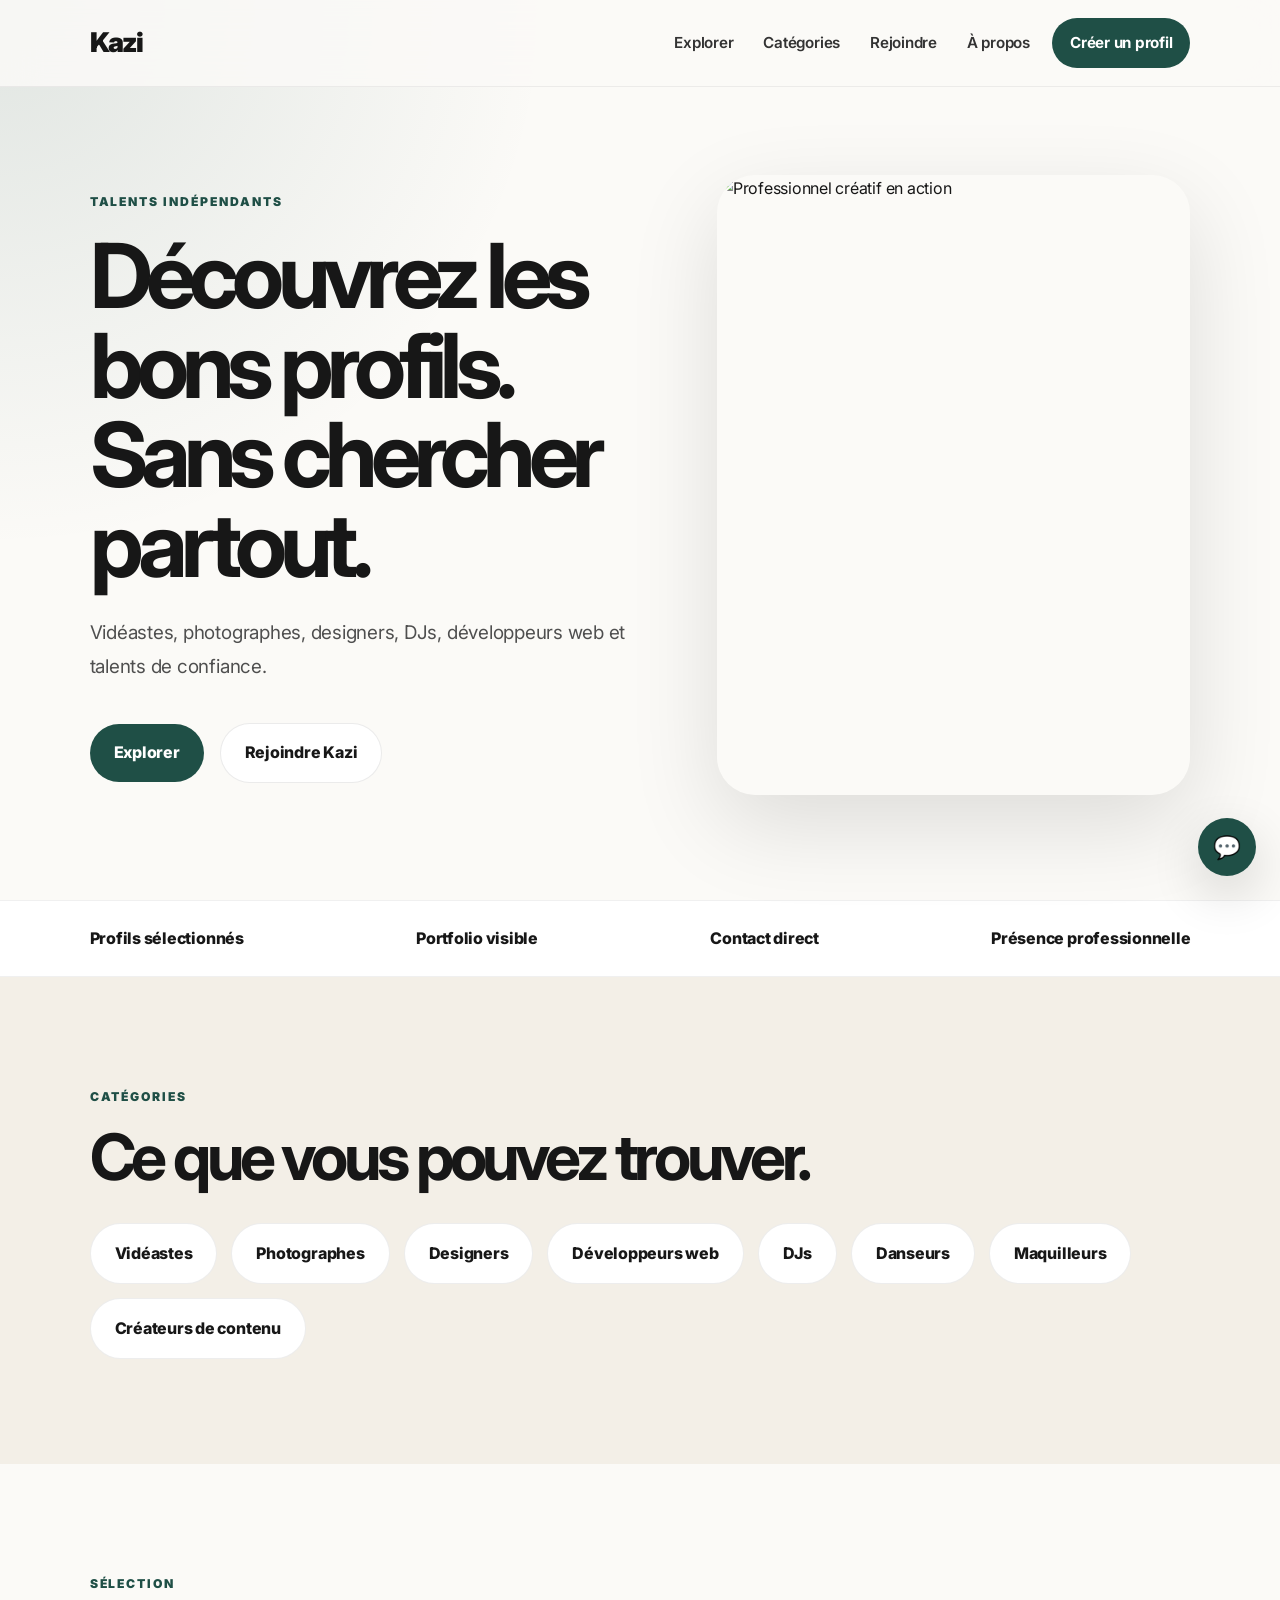
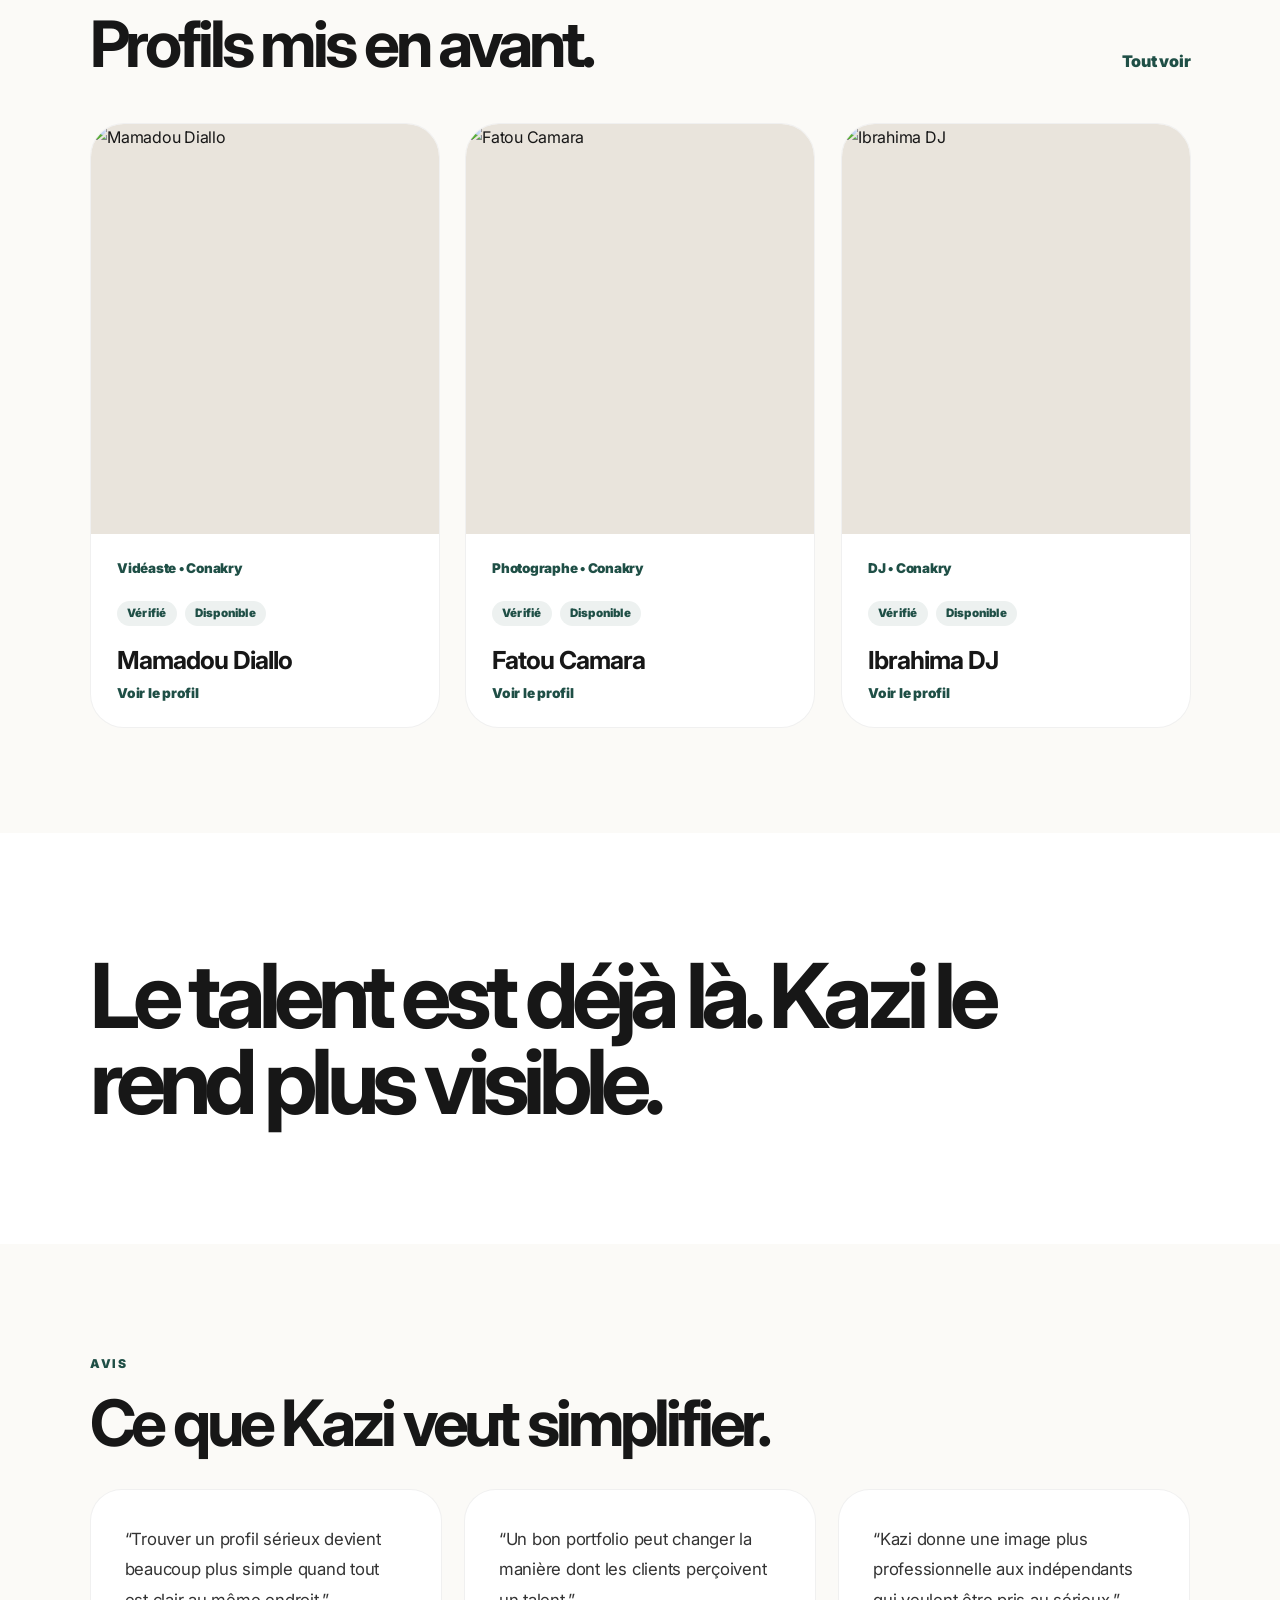
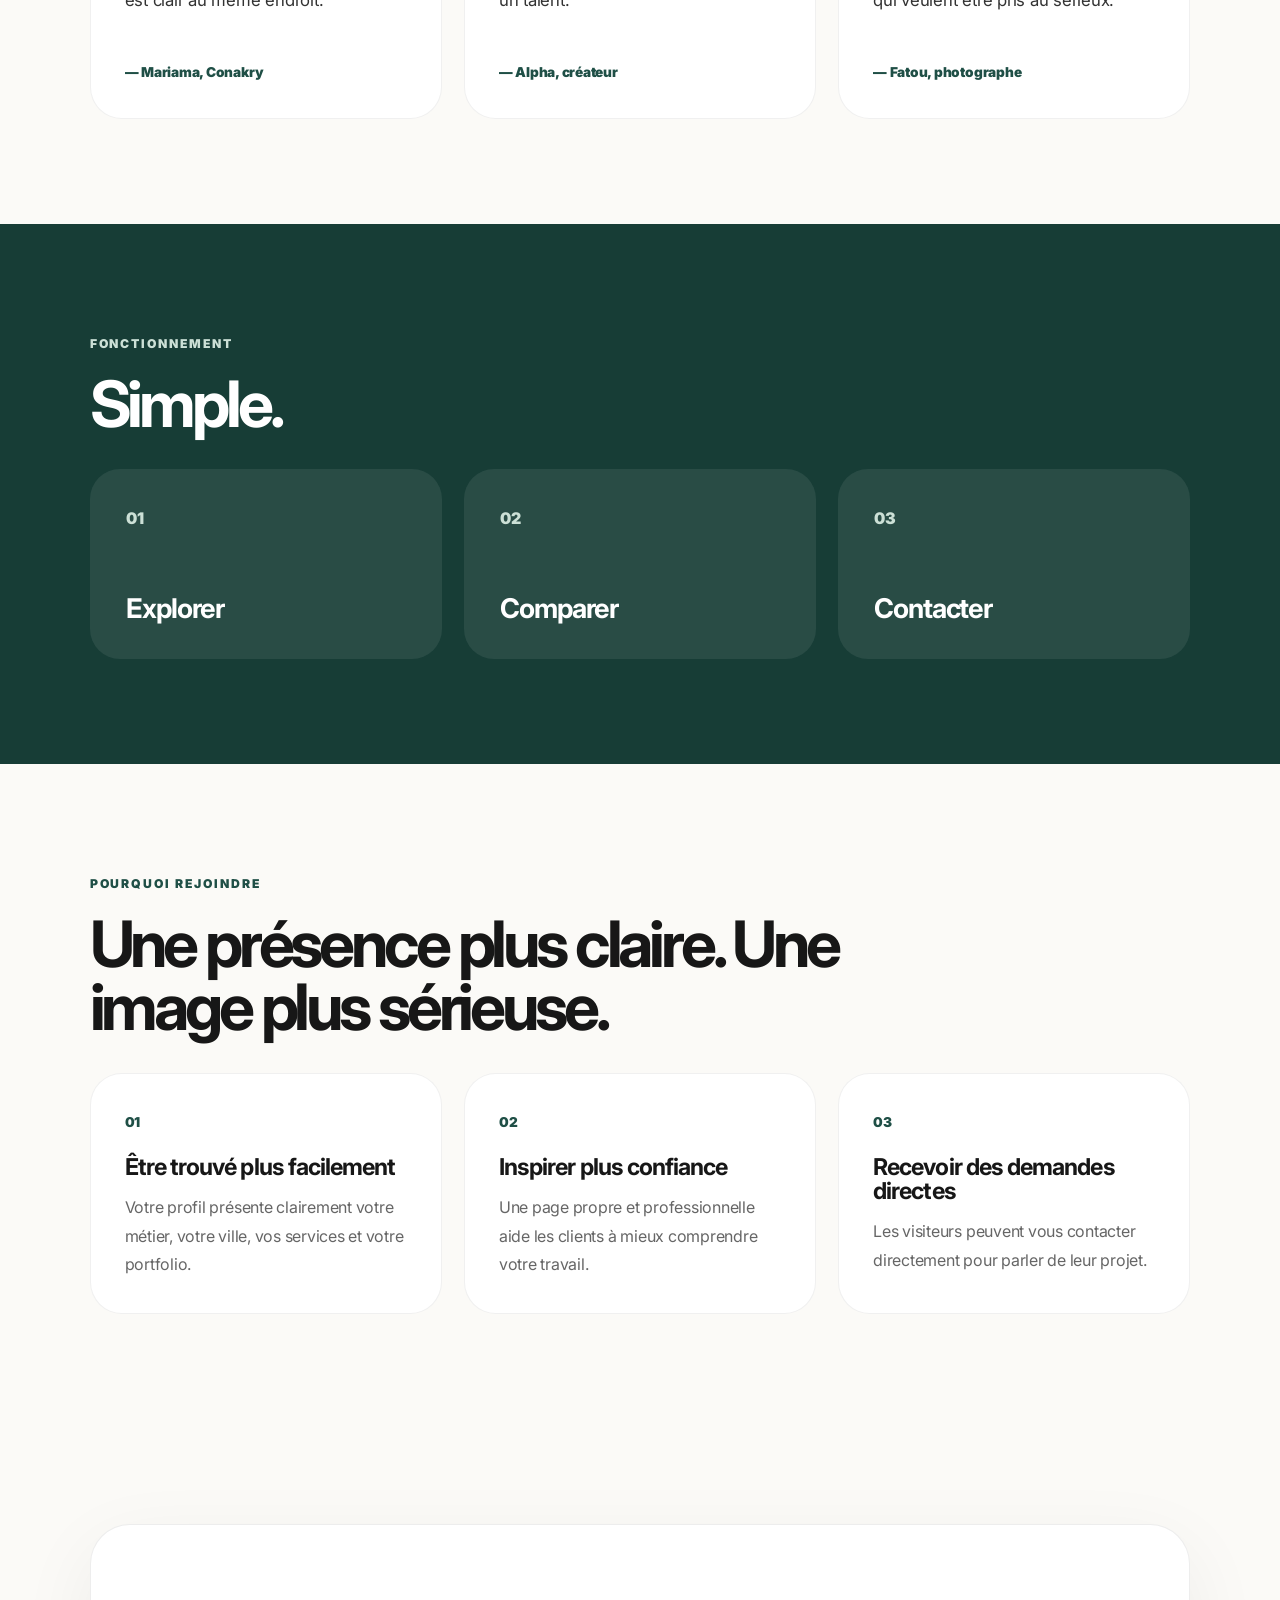
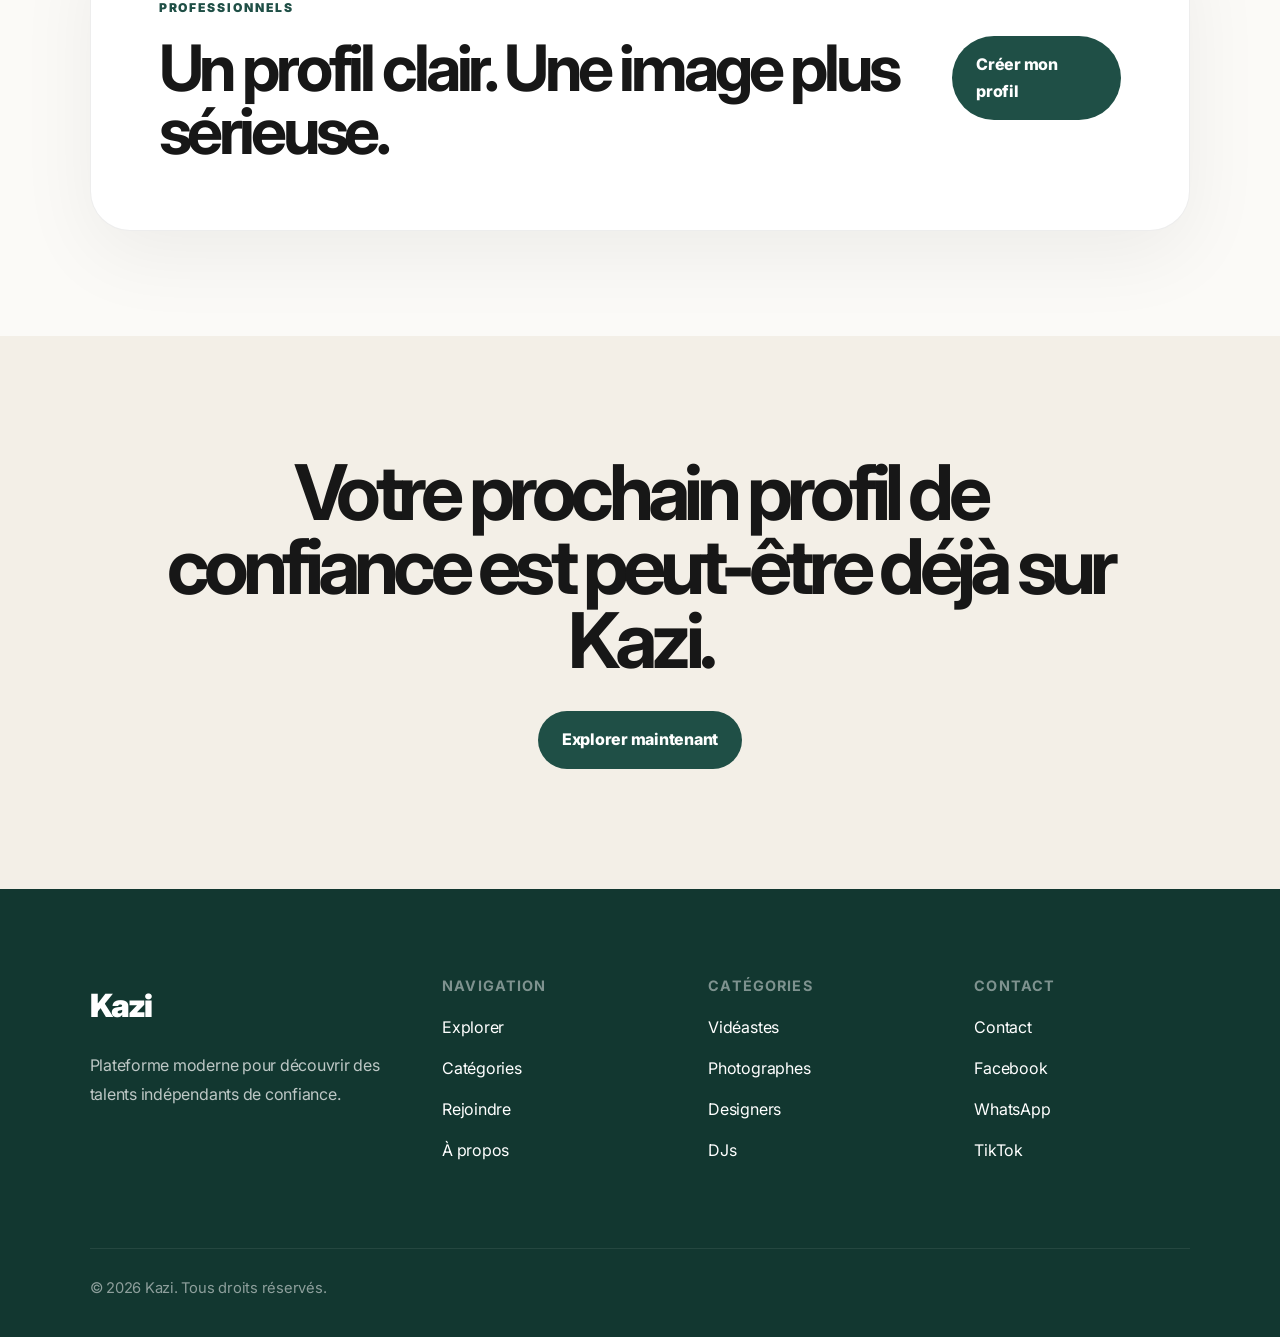
==== Kazi-website/index.html @ 258c021c "Replace with corrected Kazi website structure" ====
<!doctype html>
<html lang="fr">
  <head>
    <meta charset="UTF-8" />
    <meta name="viewport" content="width=device-width, initial-scale=1.0" />

    <title>Kazi — Talents de confiance</title>

    <meta
      name="description"
      content="Découvrez des talents indépendants de confiance sur Kazi."
    />

    <link rel="icon" href="assets/images/branding/favicon.png" />

    <link rel="preconnect" href="https://fonts.googleapis.com" />
    <link rel="preconnect" href="https://fonts.gstatic.com" crossorigin />

    <link
      href="https://fonts.googleapis.com/css2?family=Inter:wght@400;500;600;700;800;900&display=swap"
      rel="stylesheet"
    />

    <link rel="stylesheet" href="assets/css/style.css" />
    <link rel="stylesheet" href="assets/css/navbar.css" />
    <link rel="stylesheet" href="assets/css/home.css" />
    <link rel="stylesheet" href="assets/css/footer.css" />
    <link rel="stylesheet" href="assets/css/responsive.css" />
  </head>

  <body>
    <header class="site-header">
      <nav class="navbar">
        <a href="index.html" class="logo">Kazi</a>

        <div class="nav-right">
          <ul class="nav-links">
            <li><a href="professionals.html">Explorer</a></li>
            <li><a href="categories.html">Catégories</a></li>
            <li><a href="join.html">Rejoindre</a></li>
            <li><a href="about.html">À propos</a></li>
          </ul>

          <a href="join.html" class="nav-cta">Créer un profil</a>

          <button class="menu-toggle" id="menuToggle">☰</button>
        </div>
      </nav>
    </header>

    <main>
      <section class="hero">
        <div class="hero-text">
          <span class="eyebrow">Talents indépendants</span>

          <h1>Découvrez les bons profils. Sans chercher partout.</h1>

          <p>
            Vidéastes, photographes, designers, DJs, développeurs web et talents
            de confiance.
          </p>

          <div class="hero-actions">
            <a href="professionals.html" class="btn btn-primary">Explorer</a>
            <a href="join.html" class="btn btn-light">Rejoindre Kazi</a>
          </div>
        </div>

        <div class="hero-visual">
          <img
            src="assets/images/homepage/hero/hero-bg.jpg"
            alt="Professionnel créatif en action"
          />
        </div>
      </section>

      <section class="trust-bar">
        <span>Profils sélectionnés</span>
        <span>Portfolio visible</span>
        <span>Contact direct</span>
        <span>Présence professionnelle</span>
      </section>

      <section class="section categories-section">
        <div class="section-header minimal">
          <span class="section-tag">Catégories</span>
          <h2>Ce que vous pouvez trouver.</h2>
        </div>

        <div class="category-list">
          <a href="categories.html">Vidéastes</a>
          <a href="categories.html">Photographes</a>
          <a href="categories.html">Designers</a>
          <a href="categories.html">Développeurs web</a>
          <a href="categories.html">DJs</a>
          <a href="categories.html">Danseurs</a>
          <a href="categories.html">Maquilleurs</a>
          <a href="categories.html">Créateurs de contenu</a>
        </div>
      </section>

      <section class="section featured-section">
        <div class="section-header split">
          <div>
            <span class="section-tag">Sélection</span>
            <h2>Profils mis en avant.</h2>
          </div>

          <a href="professionals.html" class="text-link">Tout voir</a>
        </div>

        <div class="professionals-grid">
          <a href="professionals/mamadou-diallo.html" class="professional-card">
            <img
              src="assets/images/professionals/mamadou-diallo/mamadou-diallo:thumbnail.jpg"
              alt="Mamadou Diallo"
              loading="lazy"
            />

            <div class="professional-info">
              <span>Vidéaste • Conakry</span>

              <div class="profile-badges">
                <small>Vérifié</small>
                <small>Disponible</small>
              </div>

              <h3>Mamadou Diallo</h3>

              <span class="profile-link">Voir le profil</span>
            </div>
          </a>

          <a href="professionals/fatou-camara.html" class="professional-card">
            <img
              src="assets/images/professionals/mamadou-diallo/thumbnail.jpg"
              alt="Fatou Camara"
              loading="lazy"
            />

            <div class="professional-info">
              <span>Photographe • Conakry</span>

              <div class="profile-badges">
                <small>Vérifié</small>
                <small>Disponible</small>
              </div>

              <h3>Fatou Camara</h3>

              <span class="profile-link">Voir le profil</span>
            </div>
          </a>

          <a href="professionals/ibrahima-dj.html" class="professional-card">
            <img
              src="assets/images/professionals/mamadou-diallo/thumbnail.jpg"
              alt="Ibrahima DJ"
              loading="lazy"
            />

            <div class="professional-info">
              <span>DJ • Conakry</span>

              <div class="profile-badges">
                <small>Vérifié</small>
                <small>Disponible</small>
              </div>

              <h3>Ibrahima DJ</h3>

              <span class="profile-link">Voir le profil</span>
            </div>
          </a>
        </div>
      </section>

      <section class="statement-section">
        <h2>Le talent est déjà là. Kazi le rend plus visible.</h2>
      </section>

      <section class="section testimonials-section">
        <div class="section-header minimal">
          <span class="section-tag">Avis</span>
          <h2>Ce que Kazi veut simplifier.</h2>
        </div>

        <div class="testimonials-grid">
          <div class="testimonial-card">
            <p>
              “Trouver un profil sérieux devient beaucoup plus simple quand tout
              est clair au même endroit.”
            </p>
            <span>— Mariama, Conakry</span>
          </div>

          <div class="testimonial-card">
            <p>
              “Un bon portfolio peut changer la manière dont les clients
              perçoivent un talent.”
            </p>
            <span>— Alpha, créateur</span>
          </div>

          <div class="testimonial-card">
            <p>
              “Kazi donne une image plus professionnelle aux indépendants qui
              veulent être pris au sérieux.”
            </p>
            <span>— Fatou, photographe</span>
          </div>
        </div>
      </section>

      <section class="section how-section">
        <div class="section-header minimal">
          <span class="section-tag">Fonctionnement</span>
          <h2>Simple.</h2>
        </div>

        <div class="steps-grid">
          <div class="step-card">
            <span>01</span>
            <h3>Explorer</h3>
          </div>

          <div class="step-card">
            <span>02</span>
            <h3>Comparer</h3>
          </div>

          <div class="step-card">
            <span>03</span>
            <h3>Contacter</h3>
          </div>
        </div>
      </section>

      <section class="section why-join-section">
        <div class="section-header minimal">
          <span class="section-tag">Pourquoi rejoindre</span>
          <h2>Une présence plus claire. Une image plus sérieuse.</h2>
        </div>

        <div class="why-join-grid">
          <div class="why-join-card">
            <span>01</span>
            <h3>Être trouvé plus facilement</h3>
            <p>
              Votre profil présente clairement votre métier, votre ville, vos
              services et votre portfolio.
            </p>
          </div>

          <div class="why-join-card">
            <span>02</span>
            <h3>Inspirer plus confiance</h3>
            <p>
              Une page propre et professionnelle aide les clients à mieux
              comprendre votre travail.
            </p>
          </div>

          <div class="why-join-card">
            <span>03</span>
            <h3>Recevoir des demandes directes</h3>
            <p>
              Les visiteurs peuvent vous contacter directement pour parler de
              leur projet.
            </p>
          </div>
        </div>
      </section>

      <section class="pro-cta">
        <div>
          <span class="section-tag">Professionnels</span>
          <h2>Un profil clair. Une image plus sérieuse.</h2>
        </div>

        <a href="join.html" class="btn btn-primary">Créer mon profil</a>
      </section>

      <section class="final-cta">
        <h2>Votre prochain profil de confiance est peut-être déjà sur Kazi.</h2>

        <a href="professionals.html" class="btn btn-primary">
          Explorer maintenant
        </a>
      </section>
    </main>

    <footer class="site-footer">
      <div class="footer-top">
        <div class="footer-brand">
          <a href="index.html" class="footer-logo">Kazi</a>

          <p>
            Plateforme moderne pour découvrir des talents indépendants de
            confiance.
          </p>
        </div>

        <div class="footer-column">
          <h4>Navigation</h4>

          <a href="professionals.html">Explorer</a>
          <a href="categories.html">Catégories</a>
          <a href="join.html">Rejoindre</a>
          <a href="about.html">À propos</a>
        </div>

        <div class="footer-column">
          <h4>Catégories</h4>

          <a href="categories.html">Vidéastes</a>
          <a href="categories.html">Photographes</a>
          <a href="categories.html">Designers</a>
          <a href="categories.html">DJs</a>
        </div>

        <div class="footer-column">
          <h4>Contact</h4>

          <a href="contact.html">Contact</a>
          <a href="#">Facebook</a>
          <a href="#">WhatsApp</a>
          <a href="#">TikTok</a>
        </div>
      </div>

      <div class="footer-bottom">
        <p>© 2026 Kazi. Tous droits réservés.</p>
      </div>
    </footer>

    <a
      href="https://wa.me/224620000000?text=Bonjour%2C%20je%20viens%20du%20site%20Kazi%20et%20je%20souhaite%20avoir%20plus%20d%E2%80%99informations."
      class="floating-contact"
      target="_blank"
    >
      💬
    </a>

    <script src="assets/js/main.js"></script>
    <script src="assets/js/navbar.js"></script>
    <script src="assets/js/animations.js"></script>
  </body>
</html>
---- Kazi-website/assets/css/style.css ----
:root {
  --text-xs: 0.78rem;
  --text-sm: 0.92rem;
  --text-base: 1rem;
  --text-lg: 1.15rem;
  --text-xl: 1.35rem;

  --title-sm: 2rem;
  --title-md: 3rem;
  --title-lg: 4.8rem;

  --radius-sm: 18px;
  --radius-md: 28px;
  --radius-lg: 40px;

  --container: 1280px;

  --color-text: #171717;
  --color-muted: #4f4f4f;
  --color-primary: #1f4f46;
  --color-background: #fbfaf7;
  --color-soft: #f1ede7;
  --color-white: #ffffff;
}

* {
  margin: 0;
  padding: 0;
  box-sizing: border-box;
}

html {
  scroll-behavior: smooth;
}

body {
  font-family: 'Inter', Arial, Helvetica, sans-serif;
  background: var(--color-background);
  color: var(--color-text);
  line-height: 1.7;
  letter-spacing: -0.015em;
  opacity: 1;
  transition: opacity 0.16s ease;
  -webkit-font-smoothing: antialiased;
}

body.fade-out {
  opacity: 0.96;
}

p {
  line-height: 1.85;
  color: var(--color-muted);
}

h1,
h2,
h3,
h4 {
  line-height: 1.04;
  letter-spacing: -0.05em;
}

img {
  width: 100%;
  display: block;
}

a {
  text-decoration: none;
  color: inherit;
}

button {
  font: inherit;
}

::selection {
  background: var(--color-primary);
  color: var(--color-white);
}

/* GLOBAL SMOOTHNESS */

a,
button,
.professional-card,
.category-card,
.service-card,
.step-card,
.about-card,
img {
  transition:
    transform 0.35s ease,
    opacity 0.35s ease,
    background-color 0.35s ease,
    color 0.35s ease,
    border-color 0.35s ease,
    box-shadow 0.35s ease;
}

/* PROFESSIONAL CARDS */

.professional-card {
  overflow: hidden;
}

.professional-card:hover {
  transform: translateY(-10px);
  box-shadow: 0 28px 80px rgba(0, 0, 0, 0.12);
}

/* CATEGORY CARDS */

.category-card:hover {
  transform: translateY(-10px);
}

/* STEP / ABOUT / SERVICE CARDS */

.step-card:hover,
.about-card:hover,
.service-card:hover {
  transform: translateY(-8px);
  box-shadow: 0 24px 70px rgba(0, 0, 0, 0.08);
}

/* BUTTONS */

.btn:hover,
.nav-cta:hover,
.primary-btn:hover,
.secondary-btn:hover,
.about-btn:hover,
.submit-btn:hover {
  transform: translateY(-3px);
}

/* LINKS */

.text-link:hover {
  opacity: 0.7;
}

/* FLOATING CONTACT */

.floating-contact {
  position: fixed;
  right: 24px;
  bottom: 24px;

  width: 58px;
  height: 58px;

  border-radius: 50%;

  background: var(--color-primary);
  color: var(--color-white);

  display: flex;
  align-items: center;
  justify-content: center;

  font-size: 1.4rem;

  box-shadow: 0 18px 50px rgba(0, 0, 0, 0.16);

  z-index: 999;

  transition: 0.25s ease;
}

.floating-contact:hover {
  transform: translateY(-4px);
}

/* TINY LUXURY INTERACTIONS */

.professional-card,
.category-card,
.about-card,
.step-card,
.service-card {
  will-change: transform;
}

.professional-card img,
.hero-visual img,
.portfolio-grid img {
  transition: transform 0.5s ease;
}

.professional-card:hover img,
.hero-visual:hover img,
.portfolio-grid img:hover {
  transform: scale(1.045);
}

.btn,
.nav-cta,
.about-btn,
.submit-btn,
.filter-btn,
.category-list a,
.profile-link {
  position: relative;
  overflow: hidden;
}

.btn::after,
.nav-cta::after,
.about-btn::after,
.submit-btn::after,
.filter-btn::after,
.category-list a::after,
.profile-link::after {
  content: '';
  position: absolute;
  inset: 0;
  background: rgba(255, 255, 255, 0.16);
  opacity: 0;
  transition: opacity 0.25s ease;
}

.btn:hover::after,
.nav-cta:hover::after,
.about-btn:hover::after,
.submit-btn:hover::after,
.filter-btn:hover::after,
.category-list a:hover::after,
.profile-link:hover::after {
  opacity: 1;
}

::placeholder {
  transition: opacity 0.25s ease;
}

input:focus::placeholder,
textarea:focus::placeholder {
  opacity: 0.45;
}

/* SCROLL REVEAL */

.reveal {
  opacity: 0;
  transform: translateY(24px);
  transition:
    opacity 0.7s ease,
    transform 0.7s ease;
}

.reveal.visible {
  opacity: 1;
  transform: translateY(0);
}

/* CUSTOM SCROLLBAR */

::-webkit-scrollbar {
  width: 10px;
}

::-webkit-scrollbar-track {
  background: var(--color-soft);
}

::-webkit-scrollbar-thumb {
  background: rgba(31, 79, 70, 0.5);
  border-radius: 999px;
}

::-webkit-scrollbar-thumb:hover {
  background: var(--color-primary);
}

/* PREMIUM CARD GLOW */

.professional-card,
.category-card,
.about-card,
.step-card,
.service-card {
  position: relative;
}

.professional-card::before,
.category-card::before,
.about-card::before,
.step-card::before,
.service-card::before {
  content: '';
  position: absolute;
  inset: 0;
  border-radius: inherit;

  background: radial-gradient(
    circle at top,
    rgba(31, 79, 70, 0.08),
    transparent 60%
  );

  opacity: 0;
  transition: opacity 0.35s ease;
  pointer-events: none;
}

.professional-card:hover::before,
.category-card:hover::before,
.about-card:hover::before,
.step-card:hover::before,
.service-card:hover::before {
  opacity: 1;
}

/* IMAGE APPEAR */

img {
  animation: imageFade 0.7s ease;
}

@keyframes imageFade {
  from {
    opacity: 0;
    transform: scale(1.015);
  }

  to {
    opacity: 1;
    transform: scale(1);
  }
}

/* PREMIUM LINK UNDERLINE */

.text-link,
.profile-link,
.footer-column a,
.nav-links a {
  position: relative;
}

.text-link::after,
.profile-link::after,
.footer-column a::after,
.nav-links a::after {
  content: '';
  position: absolute;
  left: 0;
  bottom: -4px;

  width: 100%;
  height: 2px;

  background: currentColor;

  transform: scaleX(0);
  transform-origin: left;

  transition: transform 0.5s cubic-bezier(0.22, 1, 0.36, 1);
}

.text-link:hover::after,
.profile-link:hover::after,
.footer-column a:hover::after,
.nav-links a:hover::after,
.nav-links a.active::after {
  transform: scaleX(1);
}
---- Kazi-website/assets/css/navbar.css ----
.site-header {
  position: fixed;
  top: 0;
  width: 100%;
  z-index: 999;
  padding: 18px 7%;
  background: rgba(251, 250, 247, 0.86);
  backdrop-filter: blur(18px);
  border-bottom: 1px solid rgba(0, 0, 0, 0.06);
  transition:
    padding 0.3s ease,
    background 0.3s ease,
    box-shadow 0.3s ease,
    backdrop-filter 0.3s ease;
}

.site-header.scrolled {
  padding-top: 14px;
  padding-bottom: 14px;
  background: rgba(251, 250, 247, 0.72);
  backdrop-filter: blur(24px);
  box-shadow: 0 10px 40px rgba(0, 0, 0, 0.04);
}

.navbar {
  display: flex;
  align-items: center;
  justify-content: space-between;
}

.logo {
  position: relative;
  z-index: 1001;
  font-size: 1.7rem;
  font-weight: 900;
  letter-spacing: -0.06em;
  color: #171717;
}

.nav-right {
  display: flex;
  align-items: center;
  gap: 22px;
}

.nav-links {
  display: flex;
  align-items: center;
  gap: 30px;
  list-style: none;
}

.nav-links a {
  color: #333333;
  font-size: 0.95rem;
  font-weight: 600;
  transition:
    color 0.25s ease,
    opacity 0.25s ease;
}

.nav-links a:hover,
.nav-links a.active {
  color: #1f4f46;
}

.nav-cta {
  background: #1f4f46;
  color: #ffffff;
  padding: 12px 18px;
  border-radius: 999px;
  font-size: 0.95rem;
  font-weight: 700;
  transition:
    transform 0.25s ease,
    opacity 0.25s ease;
}

.nav-cta:hover {
  opacity: 0.92;
  transform: translateY(-2px);
}

/* MOBILE NAVBAR */

.menu-toggle {
  display: none;
  border: none;
  background: transparent;
  font-size: 1.9rem;
  cursor: pointer;
  color: #171717;
}

/* MOBILE */

@media (max-width: 900px) {
  .site-header {
    padding: 16px 6%;
  }

  .menu-toggle {
    display: block;
    position: relative;
    z-index: 1001;
  }

  .nav-cta {
    display: none;
  }

  .nav-links {
    position: fixed;
    top: 0;
    left: 0;

    width: 100vw;
    height: 100vh;

    background: #fbfaf7;

    display: flex;
    flex-direction: column;
    justify-content: center;
    align-items: center;
    gap: 36px;

    opacity: 0;
    visibility: hidden;
    pointer-events: none;

    transform: translateY(-10px);

    transition:
      opacity 0.5s ease,
      visibility 0.5s ease,
      transform 0.5s cubic-bezier(0.22, 1, 0.36, 1);

    z-index: 1000;
  }

  .nav-links.active {
    opacity: 1;
    visibility: visible;
    pointer-events: auto;
    transform: translateY(0);
  }

  .nav-links li {
    transform: translateY(14px);
    opacity: 0;
    transition:
      transform 0.45s ease,
      opacity 0.45s ease;
  }

  .nav-links.active li {
    transform: translateY(0);
    opacity: 1;
  }

  .nav-links a {
    font-size: 2rem;
    font-weight: 700;
  }

  .nav-links.active li:nth-child(1) {
    transition-delay: 0.05s;
  }

  .nav-links.active li:nth-child(2) {
    transition-delay: 0.1s;
  }

  .nav-links.active li:nth-child(3) {
    transition-delay: 0.15s;
  }

  .nav-links.active li:nth-child(4) {
    transition-delay: 0.2s;
  }

  .nav-links.active li:nth-child(5) {
    transition-delay: 0.25s;
  }
}
---- Kazi-website/assets/css/home.css ----
/* =========================
   BUTTONS
========================= */

.btn {
  display: inline-flex;
  align-items: center;
  justify-content: center;
  padding: 15px 24px;
  border-radius: 999px;
  font-weight: 800;
  text-decoration: none;
  transition:
    transform 0.25s ease,
    background-color 0.25s ease,
    color 0.25s ease,
    border-color 0.25s ease;
}

.btn-primary {
  background: #1f4f46;
  color: #ffffff;
}

.btn-primary:hover {
  background: #173d36;
  color: #ffffff;
  transform: translateY(-2px);
}

.btn-light {
  background: #ffffff;
  color: #171717;
  border: 1px solid rgba(0, 0, 0, 0.08);
}

.btn-light:hover {
  background: #ffffff;
  color: #171717;
  transform: translateY(-2px);
}

/* =========================
   HERO
========================= */

.hero {
  min-height: 100vh;
  padding: 150px 7% 80px;
  display: grid;
  grid-template-columns: minmax(0, 1fr) minmax(360px, 0.85fr);
  align-items: center;
  gap: 70px;
  background:
    radial-gradient(
      circle at top left,
      rgba(31, 79, 70, 0.12),
      transparent 35%
    ),
    #fbfaf7;
}

.hero-text {
  max-width: 780px;
}

.eyebrow,
.section-tag {
  display: inline-block;
  margin-bottom: 18px;
  color: #1f4f46;
  font-size: 0.76rem;
  text-transform: uppercase;
  letter-spacing: 0.16em;
  font-weight: 900;
}

.hero h1 {
  max-width: 850px;
  margin-bottom: 26px;
  font-size: clamp(3.4rem, 7vw, 6.8rem);
  line-height: 1;
  letter-spacing: -0.075em;
}

.hero p {
  max-width: 34rem;
  margin-bottom: 38px;
  color: #4f4f4f;
  font-size: 1.18rem;
  line-height: 1.85;
}

.hero-actions {
  display: flex;
  align-items: center;
  gap: 16px;
  flex-wrap: wrap;
}

.hero-visual {
  overflow: hidden;
  border-radius: 38px;
  box-shadow: 0 30px 90px rgba(0, 0, 0, 0.12);
}

.hero-visual img {
  display: block;
  width: 100%;
  height: 620px;
  object-fit: cover;
}

/* =========================
   TRUST BAR
========================= */

.trust-bar {
  padding: 24px 7%;
  background: #ffffff;
  display: flex;
  justify-content: space-between;
  gap: 24px;
  flex-wrap: wrap;
  border-top: 1px solid rgba(0, 0, 0, 0.06);
  border-bottom: 1px solid rgba(0, 0, 0, 0.06);
}

.trust-bar span {
  color: #171717;
  font-weight: 800;
}

/* =========================
   GENERAL SECTIONS
========================= */

.section {
  padding: 105px 7%;
}

.section-header {
  max-width: 760px;
  margin-bottom: 48px;
}

.section-header.minimal {
  margin-bottom: 34px;
}

.section-header.split {
  max-width: none;
  display: flex;
  justify-content: space-between;
  align-items: end;
  gap: 30px;
}

.section-header h2 {
  font-size: clamp(2.4rem, 5vw, 4.5rem);
  line-height: 0.98;
  letter-spacing: -0.065em;
}

.text-link {
  display: inline-block;
  width: fit-content;
  color: #1f4f46;
  font-weight: 900;
  text-decoration: none;
  border-bottom: none;
  white-space: nowrap;
}

.text-link:hover {
  text-decoration: underline;
  text-underline-offset: 5px;
}

/* =========================
   CATEGORIES
========================= */

.categories-section {
  background: #f3efe7;
}

.category-list {
  display: flex;
  flex-wrap: wrap;
  gap: 14px;
}

.category-list a {
  padding: 16px 24px;
  border-radius: 999px;
  background: #ffffff;
  color: #171717;
  border: 1px solid rgba(0, 0, 0, 0.07);
  font-size: 1rem;
  font-weight: 800;
  text-decoration: none;
  transition:
    transform 0.25s ease,
    background-color 0.25s ease,
    color 0.25s ease;
}

.category-list a:hover {
  background: #1f4f46;
  color: #ffffff;
  transform: translateY(-2px);
}

/* =========================
   FEATURED PROFILES
========================= */

.featured-section {
  background: #fbfaf7;
}

.professionals-grid {
  display: grid;
  grid-template-columns: repeat(3, minmax(0, 1fr));
  align-items: stretch;
  gap: 26px;
}

.professional-card {
  display: flex;
  flex-direction: column;
  height: 100%;
  overflow: hidden;
  background: #ffffff;
  color: inherit;
  border-radius: 34px;
  border: 1px solid rgba(0, 0, 0, 0.06);
  text-decoration: none;
  transition:
    transform 0.25s ease,
    box-shadow 0.25s ease;
}

.professional-card::before,
.professional-card::after {
  display: none !important;
  content: none !important;
}

.professional-card:hover {
  text-decoration: none;
  transform: translateY(-6px);
  box-shadow: 0 28px 80px rgba(0, 0, 0, 0.1);
}

.professional-card img {
  display: block;
  width: 100%;
  height: 360px;
  object-fit: cover;
  object-position: center;
  background: #e9e4dc;
}

.professional-info {
  display: flex;
  flex-direction: column;
  align-items: flex-start;
  flex: 1;
  padding: 24px;
  text-align: left;
}

.professional-meta,
.professional-info > span:not(.profile-link) {
  display: block;
  margin-bottom: 12px;
  color: #1f4f46;
  font-size: 0.84rem;
  font-weight: 900;
  line-height: 1.25;
}

.profile-badges {
  display: flex;
  flex-wrap: wrap;
  gap: 8px;
  margin: 0 0 14px;
}

.profile-badges small {
  display: inline-flex;
  align-items: center;
  padding: 7px 10px;
  border-radius: 999px;
  background: rgba(31, 79, 70, 0.08);
  color: #1f4f46;
  font-size: 0.72rem;
  font-weight: 900;
  line-height: 1;
  letter-spacing: 0.02em;
}

.professional-info h3 {
  margin: 0 0 18px;
  color: #171717;
  font-size: 1.45rem;
  line-height: 1.15;
  letter-spacing: -0.04em;
}

.profile-link {
  display: inline-block;
  width: fit-content;
  margin-top: auto;
  color: #1f4f46;
  font-size: 0.95rem;
  font-weight: 900;
  line-height: 1.2;
  text-decoration: none;
  border-bottom: none !important;
}

.profile-link::before,
.profile-link::after {
  display: none !important;
  content: none !important;
}

.professional-card:hover .profile-link {
  text-decoration: underline;
  text-underline-offset: 4px;
}

/* =========================
   STATEMENT
========================= */

.statement-section {
  padding: 120px 7%;
  background: #ffffff;
}

.statement-section h2 {
  max-width: 1050px;
  font-size: clamp(3rem, 7vw, 6.5rem);
  line-height: 0.95;
  letter-spacing: -0.075em;
}

/* =========================
   TESTIMONIALS
========================= */

.testimonials-section {
  background: #fbfaf7;
}

.testimonials-grid {
  display: grid;
  grid-template-columns: repeat(3, minmax(0, 1fr));
  gap: 22px;
}

.testimonial-card {
  min-height: 230px;
  padding: 34px;
  background: #ffffff;
  border-radius: 32px;
  border: 1px solid rgba(0, 0, 0, 0.06);
  display: flex;
  flex-direction: column;
  justify-content: space-between;
}

.testimonial-card p {
  margin-bottom: 26px;
  color: #333333;
  font-size: 1.05rem;
  line-height: 1.8;
}

.testimonial-card span {
  color: #1f4f46;
  font-size: 0.85rem;
  font-weight: 900;
}

/* =========================
   HOW
========================= */

.how-section {
  background: #173d36;
  color: #ffffff;
}

.how-section .section-tag {
  color: #cce0d6;
}

.steps-grid {
  display: grid;
  grid-template-columns: repeat(3, minmax(0, 1fr));
  gap: 22px;
}

.step-card {
  min-height: 190px;
  padding: 36px;
  border-radius: 30px;
  background: rgba(255, 255, 255, 0.08);
  display: flex;
  flex-direction: column;
  justify-content: space-between;
}

.step-card span {
  color: #cce0d6;
  font-weight: 900;
}

.step-card h3 {
  font-size: 1.7rem;
  letter-spacing: -0.04em;
}

/* =========================
   WHY JOIN
========================= */

.why-join-section {
  background: #fbfaf7;
}

.why-join-grid {
  display: grid;
  grid-template-columns: repeat(3, minmax(0, 1fr));
  gap: 22px;
}

.why-join-card {
  padding: 34px;
  background: #ffffff;
  border-radius: 32px;
  border: 1px solid rgba(0, 0, 0, 0.06);
}

.why-join-card span {
  color: #1f4f46;
  font-size: 0.85rem;
  font-weight: 900;
}

.why-join-card h3 {
  margin: 20px 0 14px;
  font-size: 1.45rem;
  letter-spacing: -0.04em;
}

.why-join-card p {
  color: #666666;
  line-height: 1.8;
}

/* =========================
   PRO CTA
========================= */

.pro-cta {
  margin: 105px 7%;
  padding: 68px;
  border-radius: 40px;
  background: #ffffff;
  display: flex;
  justify-content: space-between;
  align-items: center;
  gap: 50px;
  border: 1px solid rgba(0, 0, 0, 0.07);
  box-shadow: 0 24px 80px rgba(0, 0, 0, 0.06);
}

.pro-cta h2 {
  max-width: 780px;
  font-size: clamp(2.4rem, 5vw, 4.5rem);
  line-height: 0.98;
  letter-spacing: -0.065em;
}

/* =========================
   FINAL CTA
========================= */

.final-cta {
  padding: 120px 7%;
  background: #f3efe7;
  text-align: center;
}

.final-cta h2 {
  max-width: 1000px;
  margin: 0 auto 34px;
  font-size: clamp(2.8rem, 6vw, 5.6rem);
  line-height: 0.96;
  letter-spacing: -0.075em;
}

/* =========================
   RESPONSIVE
========================= */

@media (max-width: 1000px) {
  .hero {
    grid-template-columns: 1fr;
    padding-top: 140px;
    gap: 44px;
  }

  .hero-visual img {
    height: 420px;
  }

  .professionals-grid,
  .testimonials-grid,
  .steps-grid,
  .why-join-grid {
    grid-template-columns: 1fr;
  }

  .professional-card img {
    height: 420px;
  }

  .section-header.split {
    display: block;
  }

  .text-link {
    margin-top: 22px;
  }

  .pro-cta {
    flex-direction: column;
    align-items: flex-start;
    padding: 44px 28px;
  }
}

@media (max-width: 700px) {
  .hero,
  .section,
  .statement-section,
  .final-cta {
    padding-left: 6%;
    padding-right: 6%;
  }

  .hero {
    padding-top: 135px;
    padding-bottom: 64px;
  }

  .hero h1,
  .statement-section h2,
  .final-cta h2 {
    letter-spacing: -0.06em;
  }

  .hero p {
    font-size: 1.05rem;
    line-height: 1.75;
  }

  .trust-bar {
    padding-left: 6%;
    padding-right: 6%;
  }

  .professional-card img {
    height: 340px;
  }

  .pro-cta {
    margin: 80px 6%;
  }

  .hero-visual {
    border-radius: 26px;
  }

  .hero-visual img {
    height: 340px;
  }
}
---- Kazi-website/assets/css/footer.css ----
.site-footer {
  background: #123730;
  color: #ffffff;
  padding: 90px 7% 34px;
}

.footer-top {
  display: grid;
  grid-template-columns: 1.4fr 1fr 1fr 1fr;
  gap: 50px;
  margin-bottom: 70px;
}

.footer-logo {
  display: inline-block;
  font-size: 2rem;
  font-weight: 900;
  margin-bottom: 18px;
  letter-spacing: -0.06em;
}

.footer-brand p {
  max-width: 320px;
  color: rgba(255, 255, 255, 0.72);
  line-height: 1.8;
}

.footer-column h4 {
  margin-bottom: 20px;
  font-size: 0.9rem;
  text-transform: uppercase;
  letter-spacing: 0.08em;
  color: rgba(255, 255, 255, 0.46);
}

.footer-column {
  display: flex;
  flex-direction: column;
}

.footer-column a {
  margin-bottom: 14px;
  color: #ffffff;
  transition: 0.25s ease;
}

.footer-column a:hover {
  opacity: 0.65;
}

.footer-bottom {
  padding-top: 26px;
  border-top: 1px solid rgba(255, 255, 255, 0.08);
}

.footer-bottom p {
  color: rgba(255, 255, 255, 0.52);
  font-size: 0.92rem;
}

@media (max-width: 1000px) {
  .footer-top {
    grid-template-columns: 1fr 1fr;
  }
}

@media (max-width: 700px) {
  .site-footer {
    padding: 70px 6% 30px;
  }

  .footer-top {
    grid-template-columns: 1fr;
    gap: 40px;
  }
}
---- Kazi-website/assets/css/responsive.css ----
/* HERO */

.explore-hero {
  padding: 180px 7% 70px;

  background:
    radial-gradient(
      circle at top left,
      rgba(31, 79, 70, 0.12),
      transparent 35%
    ),
    #fbfaf7;
}

.explore-tag {
  display: inline-block;
  margin-bottom: 20px;

  color: #1f4f46;

  font-size: 0.78rem;
  text-transform: uppercase;
  letter-spacing: 0.16em;
  font-weight: 900;
}

.explore-hero h1 {
  max-width: 950px;

  font-size: clamp(3.4rem, 6.8vw, 6.6rem);
  line-height: 0.98;
  letter-spacing: -0.06em;

  margin-bottom: 32px;
}

.explore-hero p {
  max-width: 36rem;

  color: #4f4f4f;

  font-size: 1.15rem;
  line-height: 1.85;
}

/* EXPLORE SECTION */

.explore-section {
  padding: 0 7% 110px;
}

/* EXPLORE TOOLS */

.explore-tools {
  display: flex;
  align-items: center;
  justify-content: space-between;
  gap: 20px;

  margin-bottom: 26px;
}

.search-wrap {
  flex: 1;
  margin-bottom: 0;
}

.search-wrap input {
  width: 100%;
  max-width: 720px;

  padding: 18px 22px;

  border-radius: 999px;

  border: 1px solid rgba(0, 0, 0, 0.08);

  background: #ffffff;
  color: #171717;

  font: inherit;
  font-weight: 700;

  outline: none;

  transition:
    border-color 0.25s ease,
    box-shadow 0.25s ease,
    background-color 0.25s ease;
}

.search-wrap input::placeholder {
  color: #8a8a8a;
}

.search-wrap input:focus {
  border-color: #1f4f46;
  background: #ffffff;

  box-shadow: 0 18px 50px rgba(31, 79, 70, 0.1);
}

.profile-count {
  display: inline-flex;
  align-items: center;
  gap: 8px;

  color: #666666;

  font-size: 0.95rem;
  font-weight: 800;

  white-space: nowrap;
}

.profile-count strong {
  color: #1f4f46;
}

.count-dot {
  width: 8px;
  height: 8px;

  border-radius: 50%;

  background: #1f4f46;

  box-shadow: 0 0 0 6px rgba(31, 79, 70, 0.08);
}

/* FILTERS */

.filter-bar {
  display: flex;
  flex-wrap: wrap;
  gap: 12px;

  margin-bottom: 42px;
}

.filter-btn {
  border: 1px solid rgba(0, 0, 0, 0.08);

  background: #ffffff;
  color: #171717;

  padding: 13px 20px;

  border-radius: 999px;

  font-weight: 800;

  cursor: pointer;

  transition:
    transform 0.25s ease,
    background-color 0.25s ease,
    color 0.25s ease,
    border-color 0.25s ease;
}

.filter-btn:hover,
.filter-btn.active {
  background: #1f4f46;
  color: #ffffff;
}

.filter-btn:hover {
  transform: translateY(-2px);
}

/* CARDS */

.professionals-grid {
  display: grid;
  grid-template-columns: repeat(3, 1fr);
  gap: 26px;

  align-items: stretch;
}

.professional-card {
  position: relative;

  height: 100%;

  display: flex;
  flex-direction: column;

  background: #ffffff;

  border-radius: 34px;

  overflow: hidden;

  border: 1px solid rgba(0, 0, 0, 0.06);

  transition:
    transform 0.25s ease,
    box-shadow 0.25s ease,
    opacity 0.25s ease;
}

.professional-card:hover {
  transform: translateY(-6px);

  box-shadow: 0 28px 80px rgba(0, 0, 0, 0.1);
}

.professional-card img {
  height: 410px;

  object-fit: cover;

  background: #e9e4dc;
}

.professional-info {
  padding: 26px;

  display: flex;
  flex-direction: column;

  flex: 1;
}

.professional-info span {
  color: #1f4f46;

  font-size: 0.85rem;
  font-weight: 900;
}

.professional-info h3 {
  margin: 10px 0;

  font-size: 1.55rem;
  letter-spacing: -0.04em;
}

.professional-info p {
  margin-bottom: 18px;

  color: #666666;

  line-height: 1.7;
}

.professional-info a,
.profile-link {
  display: inline-block;

  font-weight: 900;

  border-bottom: 2px solid #1f4f46;
}

.profile-link {
  margin-top: auto;
}

/* BADGES */

.profile-badges {
  display: flex;
  flex-wrap: wrap;
  gap: 8px;

  margin: 12px 0 10px;
}

.profile-badges small {
  display: inline-flex;
  align-items: center;

  padding: 7px 10px;

  border-radius: 999px;

  background: rgba(31, 79, 70, 0.08);
  color: #1f4f46;

  font-size: 0.72rem;
  font-weight: 900;
  letter-spacing: 0.02em;
}

/* COMING SOON CARDS */

.coming-soon-card {
  opacity: 0.78;
}

.coming-soon-card:hover {
  opacity: 1;
}

.coming-soon-card .profile-link {
  color: #777777;

  border-bottom-color: rgba(0, 0, 0, 0.18);
}

.coming-soon-card::after {
  content: 'Bientôt';

  position: absolute;
  top: 16px;
  left: 16px;

  padding: 8px 12px;

  border-radius: 999px;

  background: rgba(255, 255, 255, 0.92);
  color: #1f4f46;

  font-size: 0.72rem;
  font-weight: 900;
  text-transform: uppercase;
  letter-spacing: 0.04em;

  z-index: 3;
}

.coming-soon-note {
  display: block;

  margin-top: 12px;

  color: #777777;

  font-size: 0.78rem;
  font-weight: 700;

  line-height: 1.5;
}

/* EMPTY STATE */

.empty-state {
  display: none;

  text-align: center;

  padding: 80px 20px 20px;
}

.empty-state span {
  display: inline-block;

  margin-bottom: 14px;

  color: #1f4f46;

  font-size: 0.78rem;
  font-weight: 900;
  text-transform: uppercase;
  letter-spacing: 0.16em;
}

.empty-state h3 {
  margin-bottom: 12px;

  font-size: clamp(2rem, 4vw, 3rem);
  line-height: 1;
  letter-spacing: -0.05em;
}

.empty-state p {
  max-width: 420px;

  margin: 0 auto 24px;

  color: #666666;

  line-height: 1.75;
}

.empty-state a {
  display: inline-flex;
  align-items: center;
  justify-content: center;

  padding: 14px 22px;

  border-radius: 999px;

  background: #1f4f46;
  color: #ffffff;

  font-weight: 900;

  transition:
    transform 0.25s ease,
    background-color 0.25s ease;
}

.empty-state a:hover {
  background: #173d36;
  transform: translateY(-2px);
}

/* EXPLORE HOW */

.explore-how {
  padding: 0 7% 110px;

  background: #fbfaf7;
}

.explore-how-header {
  max-width: 760px;

  margin-bottom: 38px;
}

.explore-how-header span {
  color: #1f4f46;

  font-size: 0.78rem;
  font-weight: 900;
  text-transform: uppercase;
  letter-spacing: 0.16em;
}

.explore-how-header h2 {
  margin-top: 14px;

  font-size: clamp(2.3rem, 5vw, 4.3rem);
  line-height: 0.98;
  letter-spacing: -0.06em;
}

.explore-how-grid {
  display: grid;
  grid-template-columns: repeat(3, 1fr);
  gap: 22px;
}

.explore-how-card {
  background: #ffffff;

  padding: 30px;

  border-radius: 30px;

  border: 1px solid rgba(0, 0, 0, 0.06);
}

.explore-how-card span {
  color: #1f4f46;

  font-size: 0.85rem;
  font-weight: 900;
}

.explore-how-card h3 {
  margin: 18px 0 12px;

  font-size: 1.35rem;
  letter-spacing: -0.04em;
}

.explore-how-card p {
  color: #666666;

  line-height: 1.8;
}

/* CTA */

.explore-cta {
  margin: 0 7% 110px;

  padding: 70px;

  border-radius: 40px;

  background: #173d36;
  color: #ffffff;

  display: flex;
  justify-content: space-between;
  align-items: center;
  gap: 40px;
}

.explore-cta h2 {
  max-width: 760px;

  font-size: clamp(2.4rem, 5vw, 4.8rem);
  line-height: 0.98;
  letter-spacing: -0.07em;
}

.explore-cta a {
  background: #ffffff;
  color: #173d36;

  padding: 16px 26px;

  border-radius: 999px;

  font-weight: 900;

  white-space: nowrap;

  transition:
    transform 0.25s ease,
    opacity 0.25s ease;
}

.explore-cta a:hover {
  transform: translateY(-2px);

  opacity: 0.92;
}

/* RESPONSIVE */

@media (max-width: 1000px) {
  .explore-how-grid,
  .professionals-grid {
    grid-template-columns: 1fr;
  }

  .explore-how {
    padding-left: 6%;
    padding-right: 6%;
  }

  .explore-cta {
    flex-direction: column;
    align-items: flex-start;

    padding: 44px 28px;
  }
}

@media (max-width: 700px) {
  .explore-hero {
    padding: 160px 6% 60px;
  }

  .explore-hero h1 {
    letter-spacing: -0.05em;
  }

  .explore-section {
    padding-left: 6%;
    padding-right: 6%;
  }

  .explore-tools {
    flex-direction: column;
    align-items: flex-start;
  }

  .search-wrap {
    width: 100%;
  }

  .search-wrap input {
    max-width: 100%;
  }

  .profile-count {
    white-space: normal;
  }

  .explore-cta {
    margin: 0 6% 80px;
  }

  .explore-cta h2 {
    letter-spacing: -0.055em;
  }
}
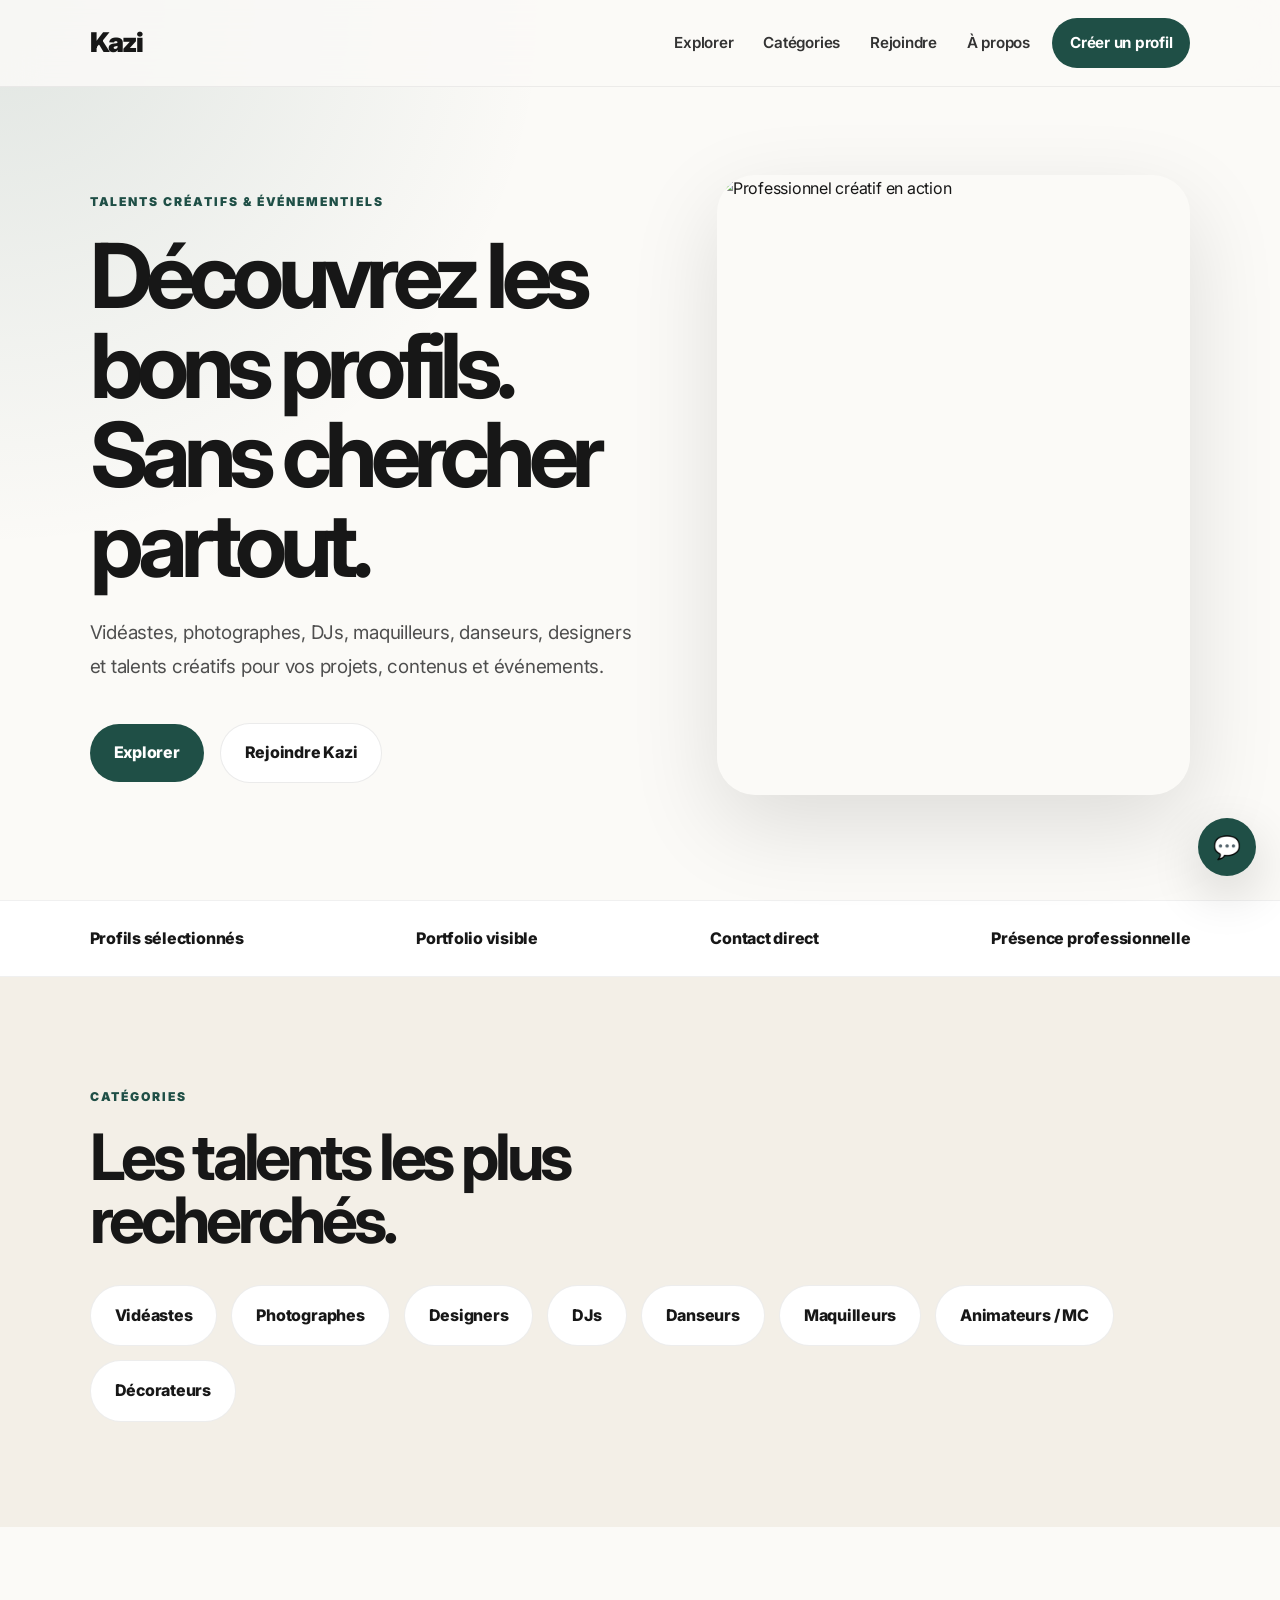
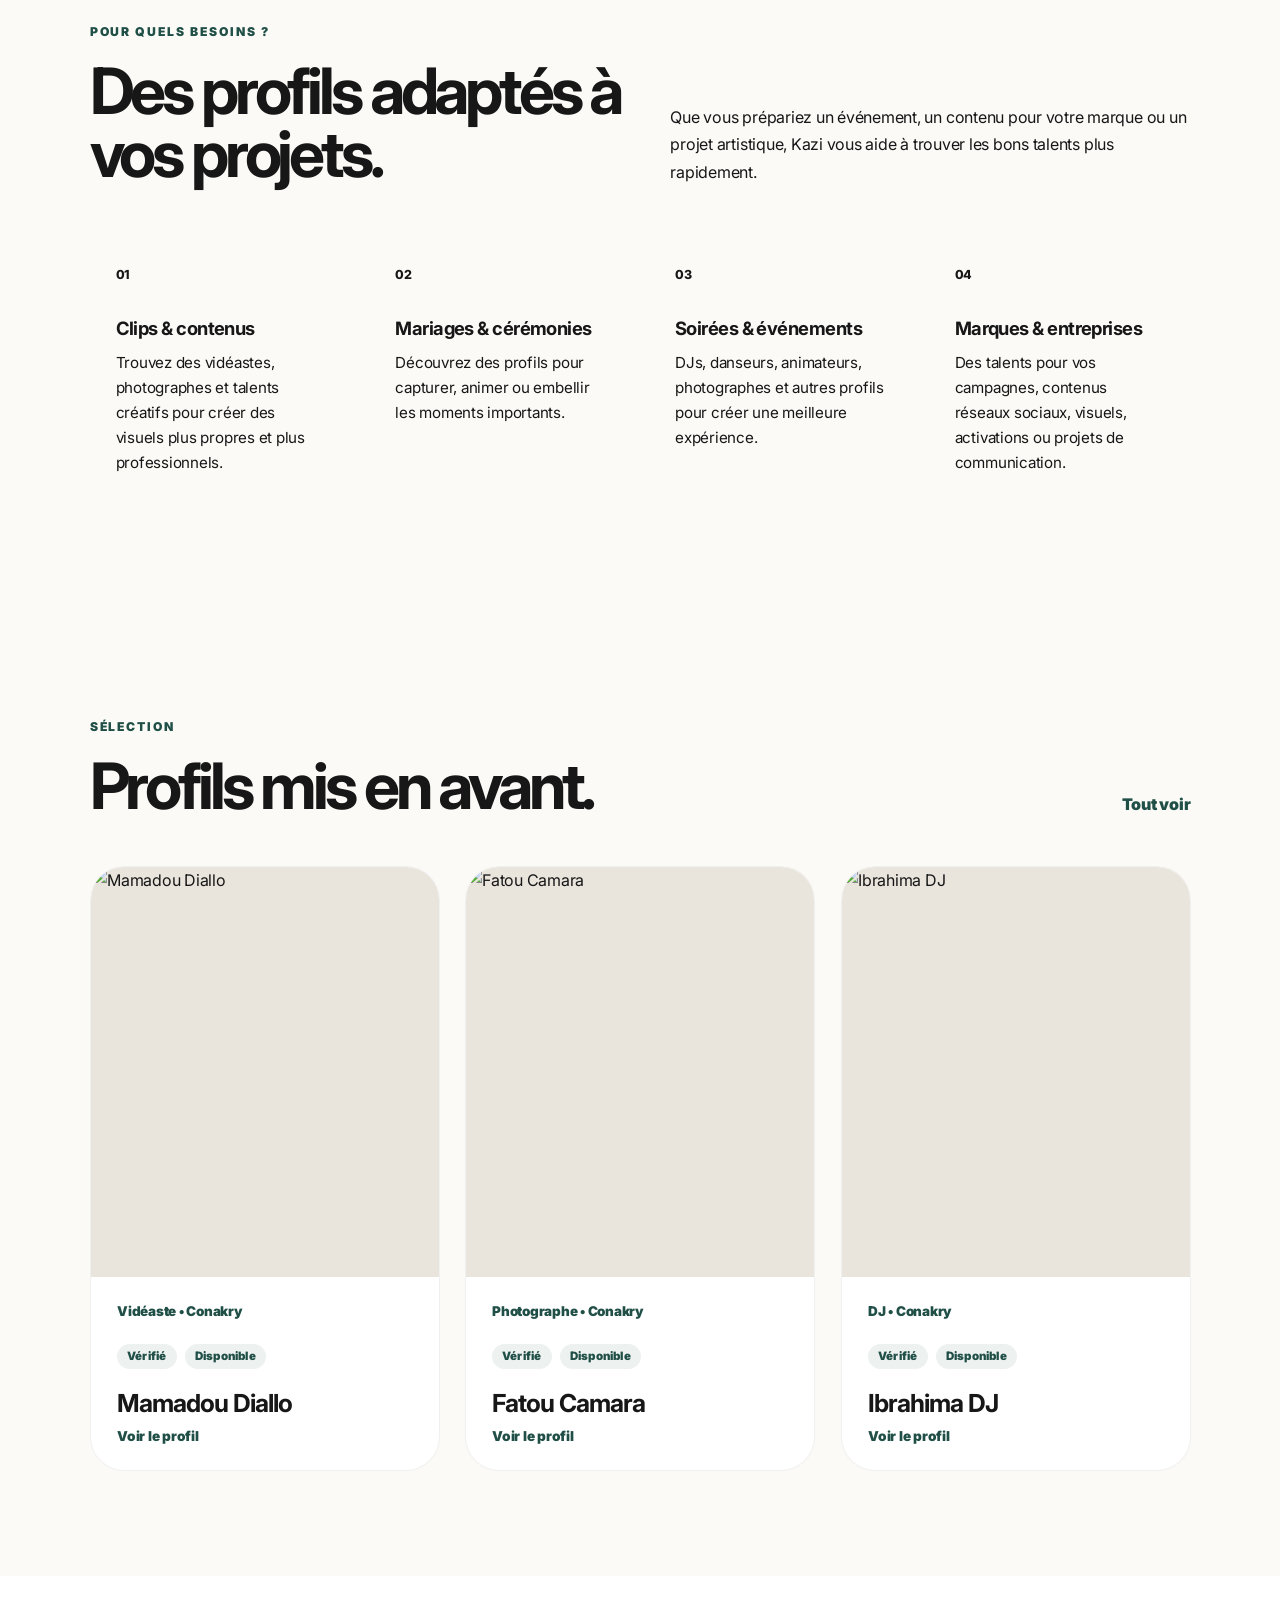
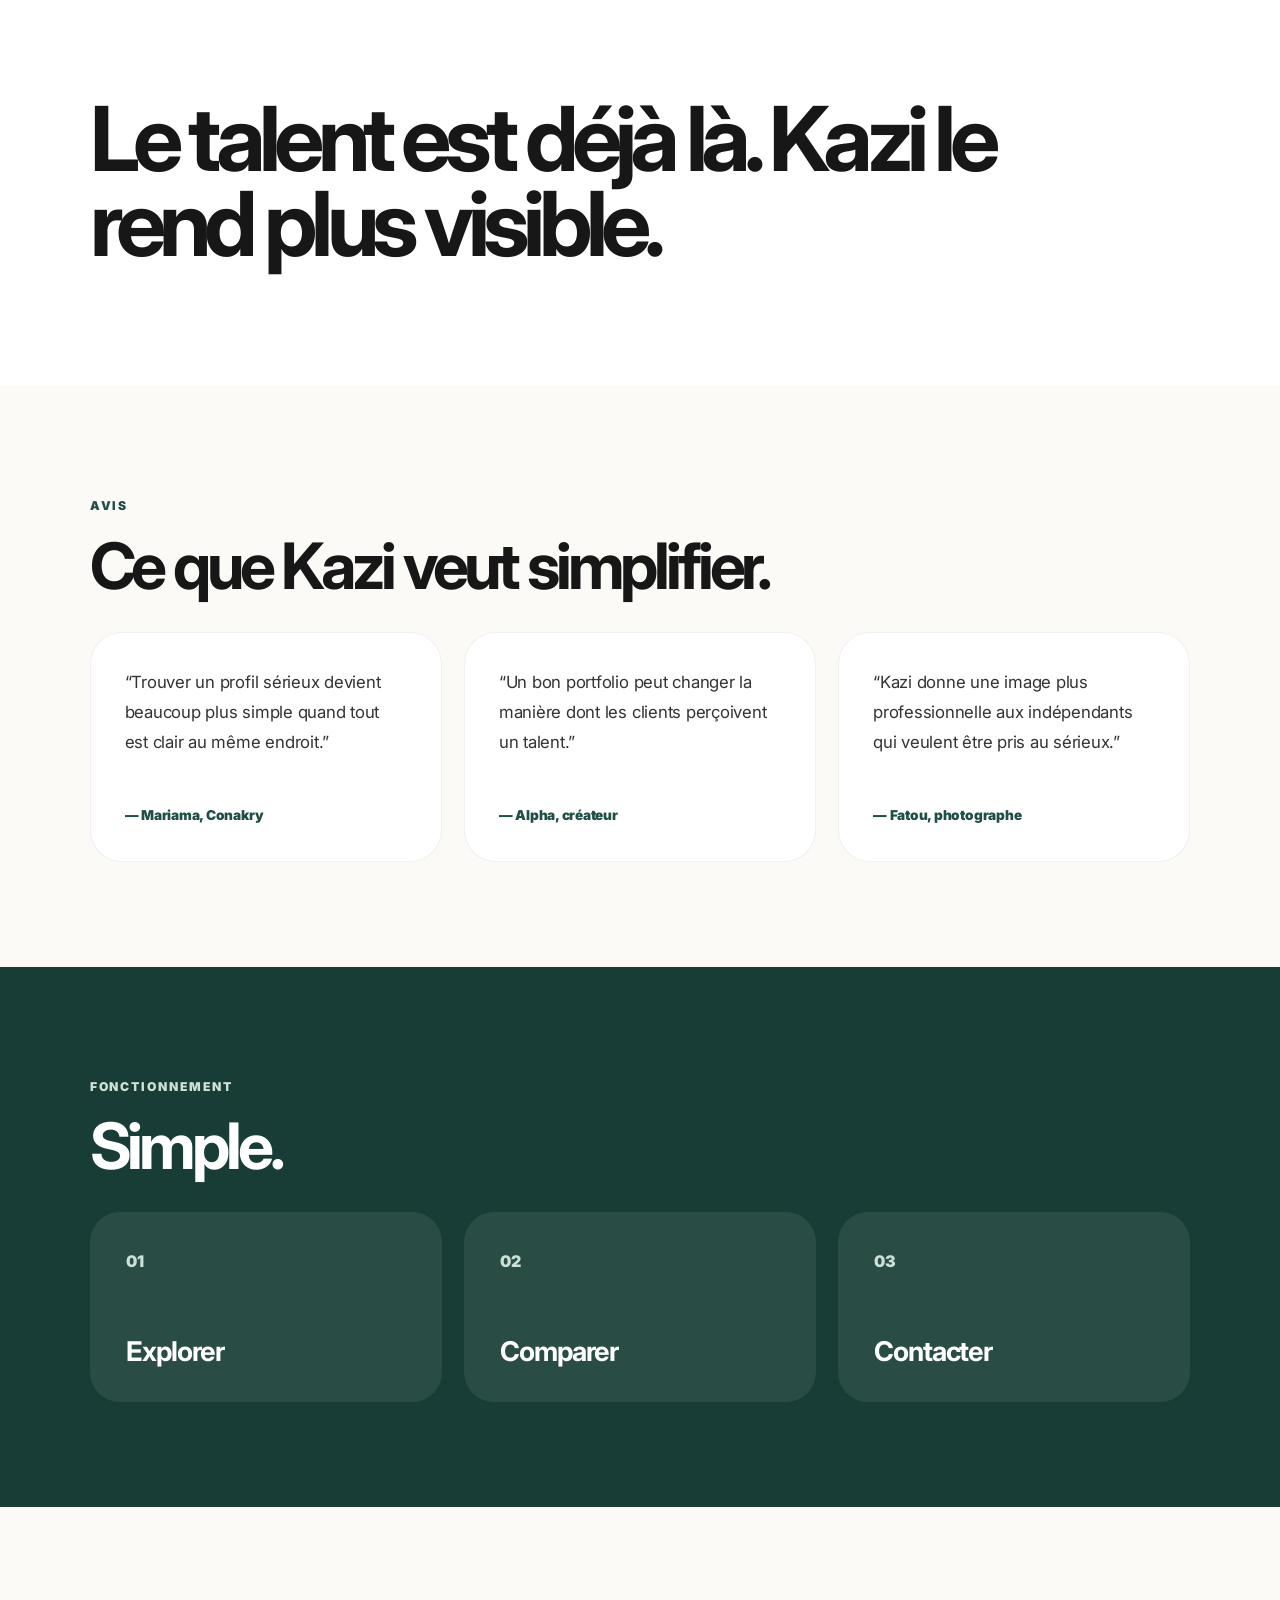
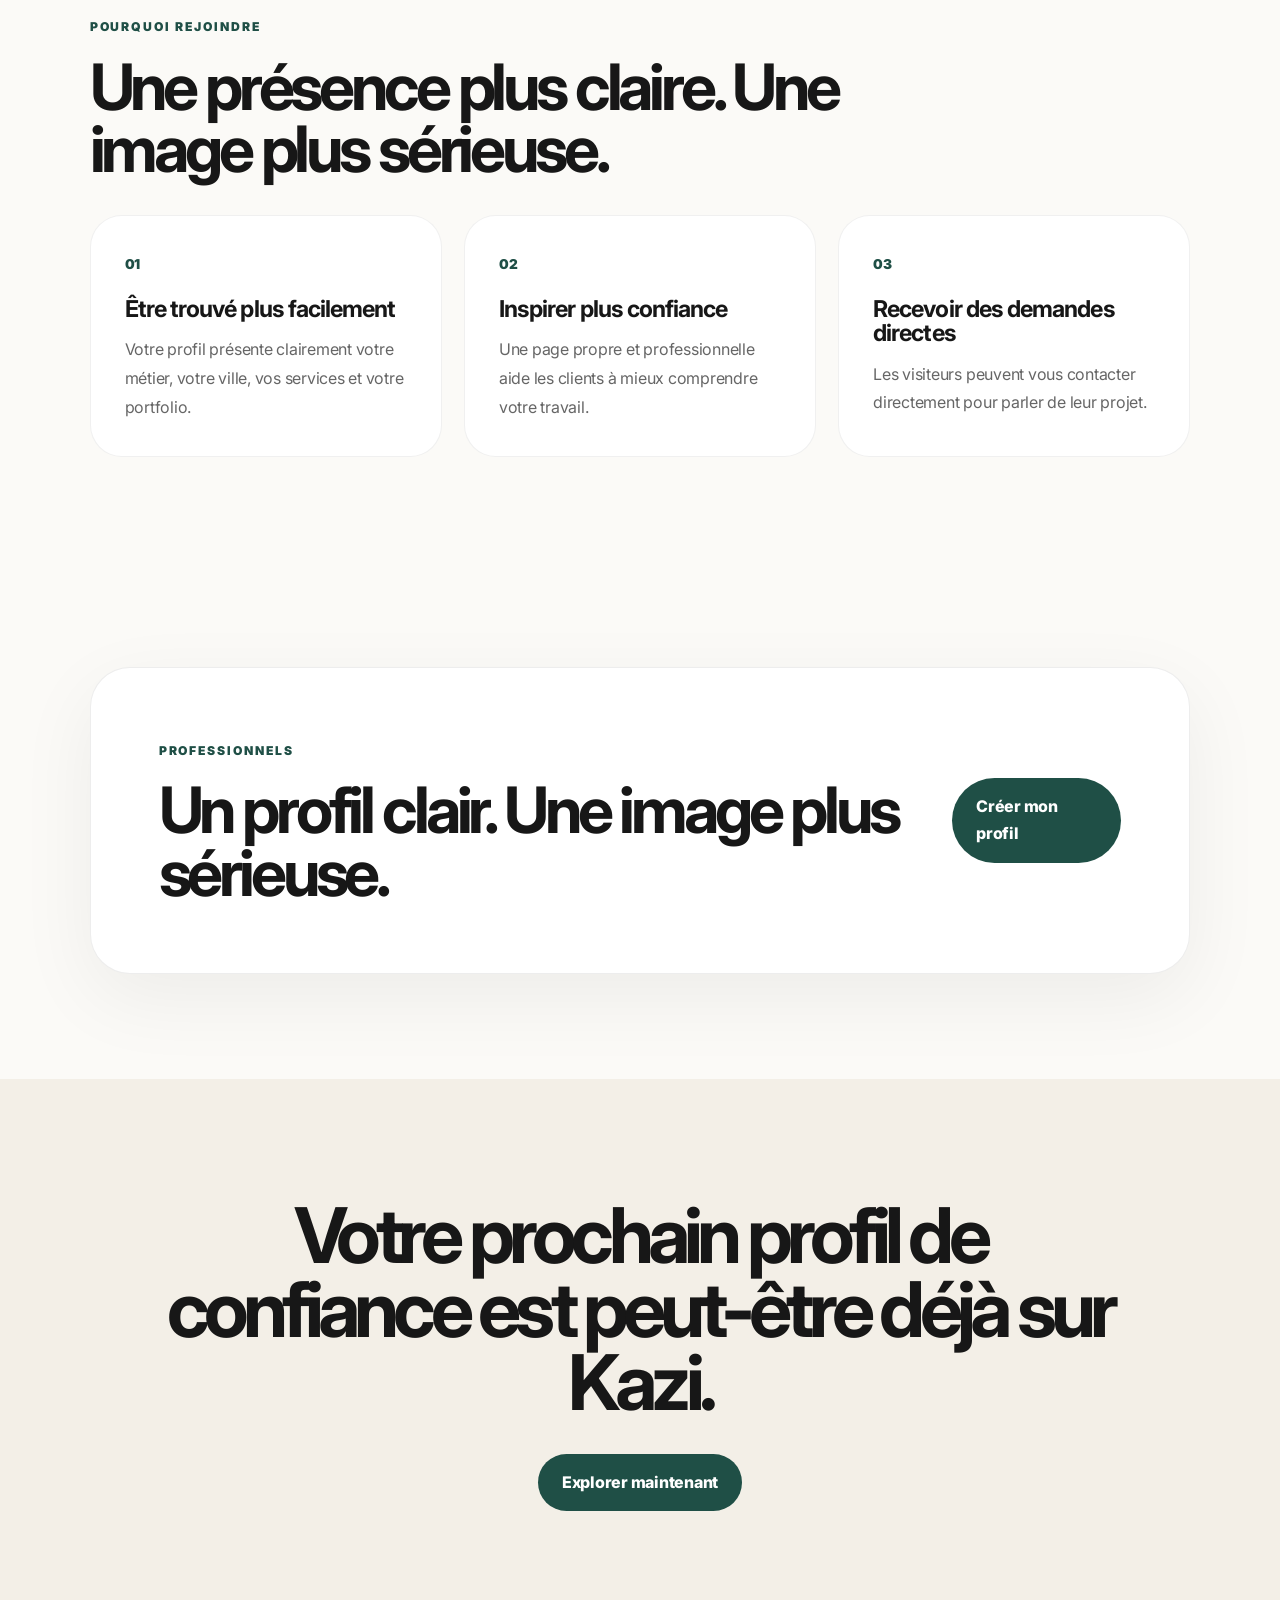
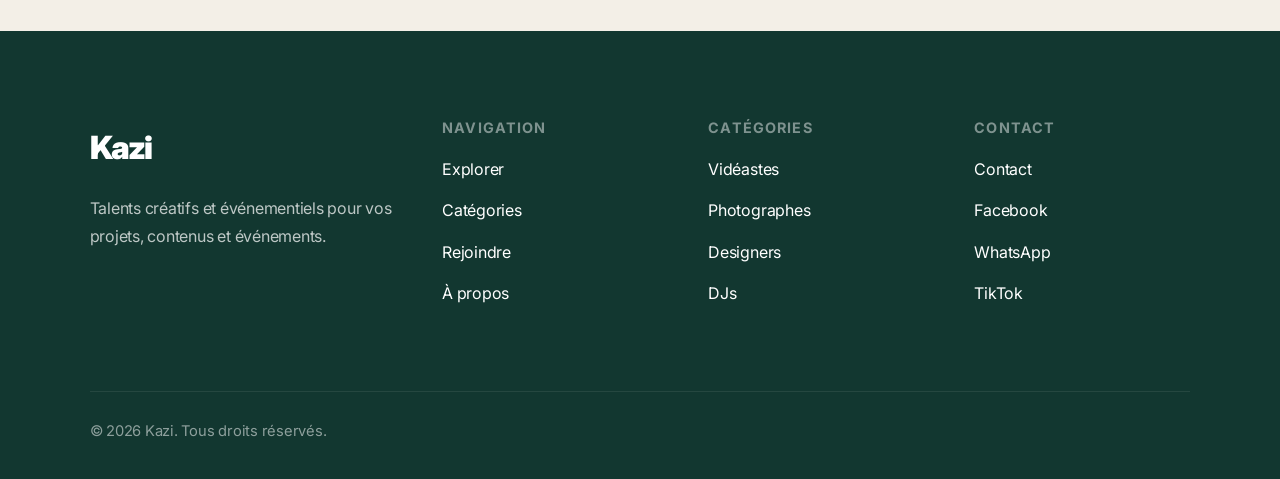
==== commit 2b63bdfa: "Refine Kazi categories and explorer positioning" ====
--- a/Kazi-website/index.html
+++ b/Kazi-website/index.html
@@ -4,11 +4,11 @@
     <meta charset="UTF-8" />
     <meta name="viewport" content="width=device-width, initial-scale=1.0" />
 
-    <title>Kazi — Talents de confiance</title>
+    <title>Kazi — Talents créatifs de confiance</title>
 
     <meta
       name="description"
-      content="Découvrez des talents indépendants de confiance sur Kazi."
+      content="Découvrez des talents créatifs de confiance pour vos projets, contenus et événements sur Kazi."
     />
 
     <link rel="icon" href="assets/images/branding/favicon.png" />
@@ -51,13 +51,13 @@
     <main>
       <section class="hero">
         <div class="hero-text">
-          <span class="eyebrow">Talents indépendants</span>
+          <span class="eyebrow">Talents créatifs & événementiels</span>
 
           <h1>Découvrez les bons profils. Sans chercher partout.</h1>
 
           <p>
-            Vidéastes, photographes, designers, DJs, développeurs web et talents
-            de confiance.
+            Vidéastes, photographes, DJs, maquilleurs, danseurs, designers et
+            talents créatifs pour vos projets, contenus et événements.
           </p>
 
           <div class="hero-actions">
@@ -84,18 +84,71 @@
       <section class="section categories-section">
         <div class="section-header minimal">
           <span class="section-tag">Catégories</span>
-          <h2>Ce que vous pouvez trouver.</h2>
+          <h2>Les talents les plus recherchés.</h2>
         </div>
 
         <div class="category-list">
           <a href="categories.html">Vidéastes</a>
           <a href="categories.html">Photographes</a>
           <a href="categories.html">Designers</a>
-          <a href="categories.html">Développeurs web</a>
           <a href="categories.html">DJs</a>
           <a href="categories.html">Danseurs</a>
           <a href="categories.html">Maquilleurs</a>
-          <a href="categories.html">Créateurs de contenu</a>
+          <a href="categories.html">Animateurs / MC</a>
+          <a href="categories.html">Décorateurs</a>
+        </div>
+      </section>
+
+      <section class="section use-cases-section">
+        <div class="section-header split">
+          <div>
+            <span class="section-tag">Pour quels besoins ?</span>
+            <h2>Des profils adaptés à vos projets.</h2>
+          </div>
+
+          <p class="section-intro">
+            Que vous prépariez un événement, un contenu pour votre marque ou un
+            projet artistique, Kazi vous aide à trouver les bons talents plus
+            rapidement.
+          </p>
+        </div>
+
+        <div class="use-cases-grid">
+          <div class="use-case-card">
+            <span>01</span>
+            <h3>Clips & contenus</h3>
+            <p>
+              Trouvez des vidéastes, photographes et talents créatifs pour créer
+              des visuels plus propres et plus professionnels.
+            </p>
+          </div>
+
+          <div class="use-case-card">
+            <span>02</span>
+            <h3>Mariages & cérémonies</h3>
+            <p>
+              Découvrez des profils pour capturer, animer ou embellir les
+              moments importants.
+            </p>
+          </div>
+
+          <div class="use-case-card">
+            <span>03</span>
+            <h3>Soirées & événements</h3>
+            <p>
+              DJs, danseurs, animateurs, photographes et autres profils pour
+              créer une meilleure expérience.
+            </p>
+          </div>
+
+          <div class="use-case-card">
+            <span>04</span>
+            <h3>Marques & entreprises</h3>
+            <p>
+              Des talents pour vos campagnes, contenus réseaux sociaux, visuels,
+              activations ou projets de communication.
+            </p>
+          </div>
         </div>
       </section>
 
@@ -296,8 +349,8 @@
           <a href="index.html" class="footer-logo">Kazi</a>
 
           <p>
-            Plateforme moderne pour découvrir des talents indépendants de
-            confiance.
+            Talents créatifs et événementiels pour vos projets, contenus et
+            événements.
           </p>
         </div>
 
--- a/Kazi-website/assets/css/home.css
+++ b/Kazi-website/assets/css/home.css
@@ -593,3 +593,83 @@
     height: 340px;
   }
 }
+
+/* ================================
+   USE CASES SECTION
+================================ */
+
+.use-cases-section {
+  padding-top: 90px;
+}
+
+.section-intro {
+  max-width: 520px;
+  color: var(--text-muted);
+  line-height: 1.7;
+  font-size: 1rem;
+}
+
+.use-cases-grid {
+  margin-top: 34px;
+  display: grid;
+  grid-template-columns: repeat(4, 1fr);
+  gap: 18px;
+}
+
+.use-case-card {
+  min-height: 240px;
+  padding: 26px;
+  border: 1px solid var(--border-color);
+  border-radius: 28px;
+  background: var(--surface-color);
+  transition:
+    transform 0.25s ease,
+    box-shadow 0.25s ease,
+    border-color 0.25s ease;
+}
+
+.use-case-card:hover {
+  transform: translateY(-6px);
+  border-color: rgba(0, 0, 0, 0.16);
+  box-shadow: 0 20px 50px rgba(0, 0, 0, 0.08);
+}
+
+.use-case-card span {
+  display: inline-flex;
+  margin-bottom: 34px;
+  font-size: 0.78rem;
+  font-weight: 800;
+  color: var(--accent-color);
+}
+
+.use-case-card h3 {
+  margin-bottom: 12px;
+  font-size: 1.15rem;
+  letter-spacing: -0.03em;
+}
+
+.use-case-card p {
+  color: var(--text-muted);
+  line-height: 1.65;
+  font-size: 0.95rem;
+}
+
+@media (max-width: 1050px) {
+  .use-cases-grid {
+    grid-template-columns: repeat(2, 1fr);
+  }
+}
+
+@media (max-width: 650px) {
+  .use-cases-section {
+    padding-top: 64px;
+  }
+
+  .use-cases-grid {
+    grid-template-columns: 1fr;
+  }
+
+  .use-case-card {
+    min-height: auto;
+  }
+}
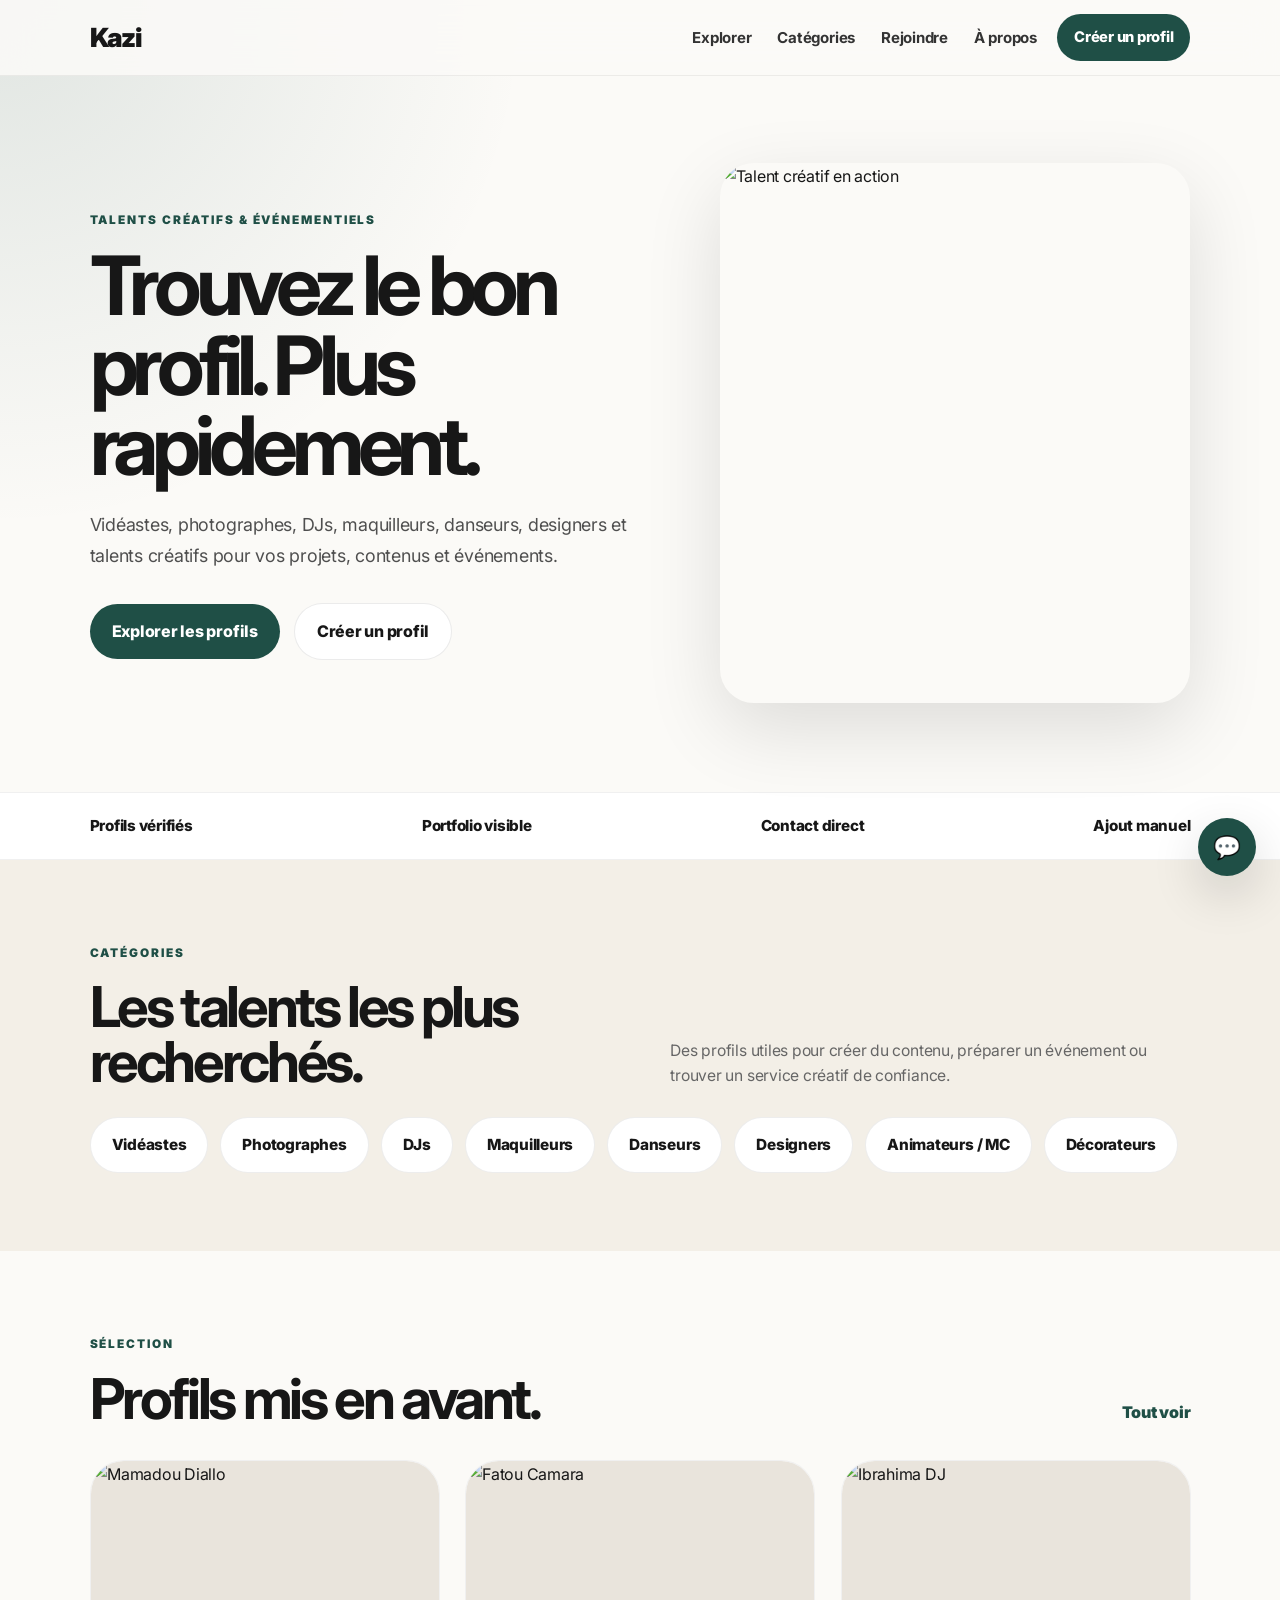
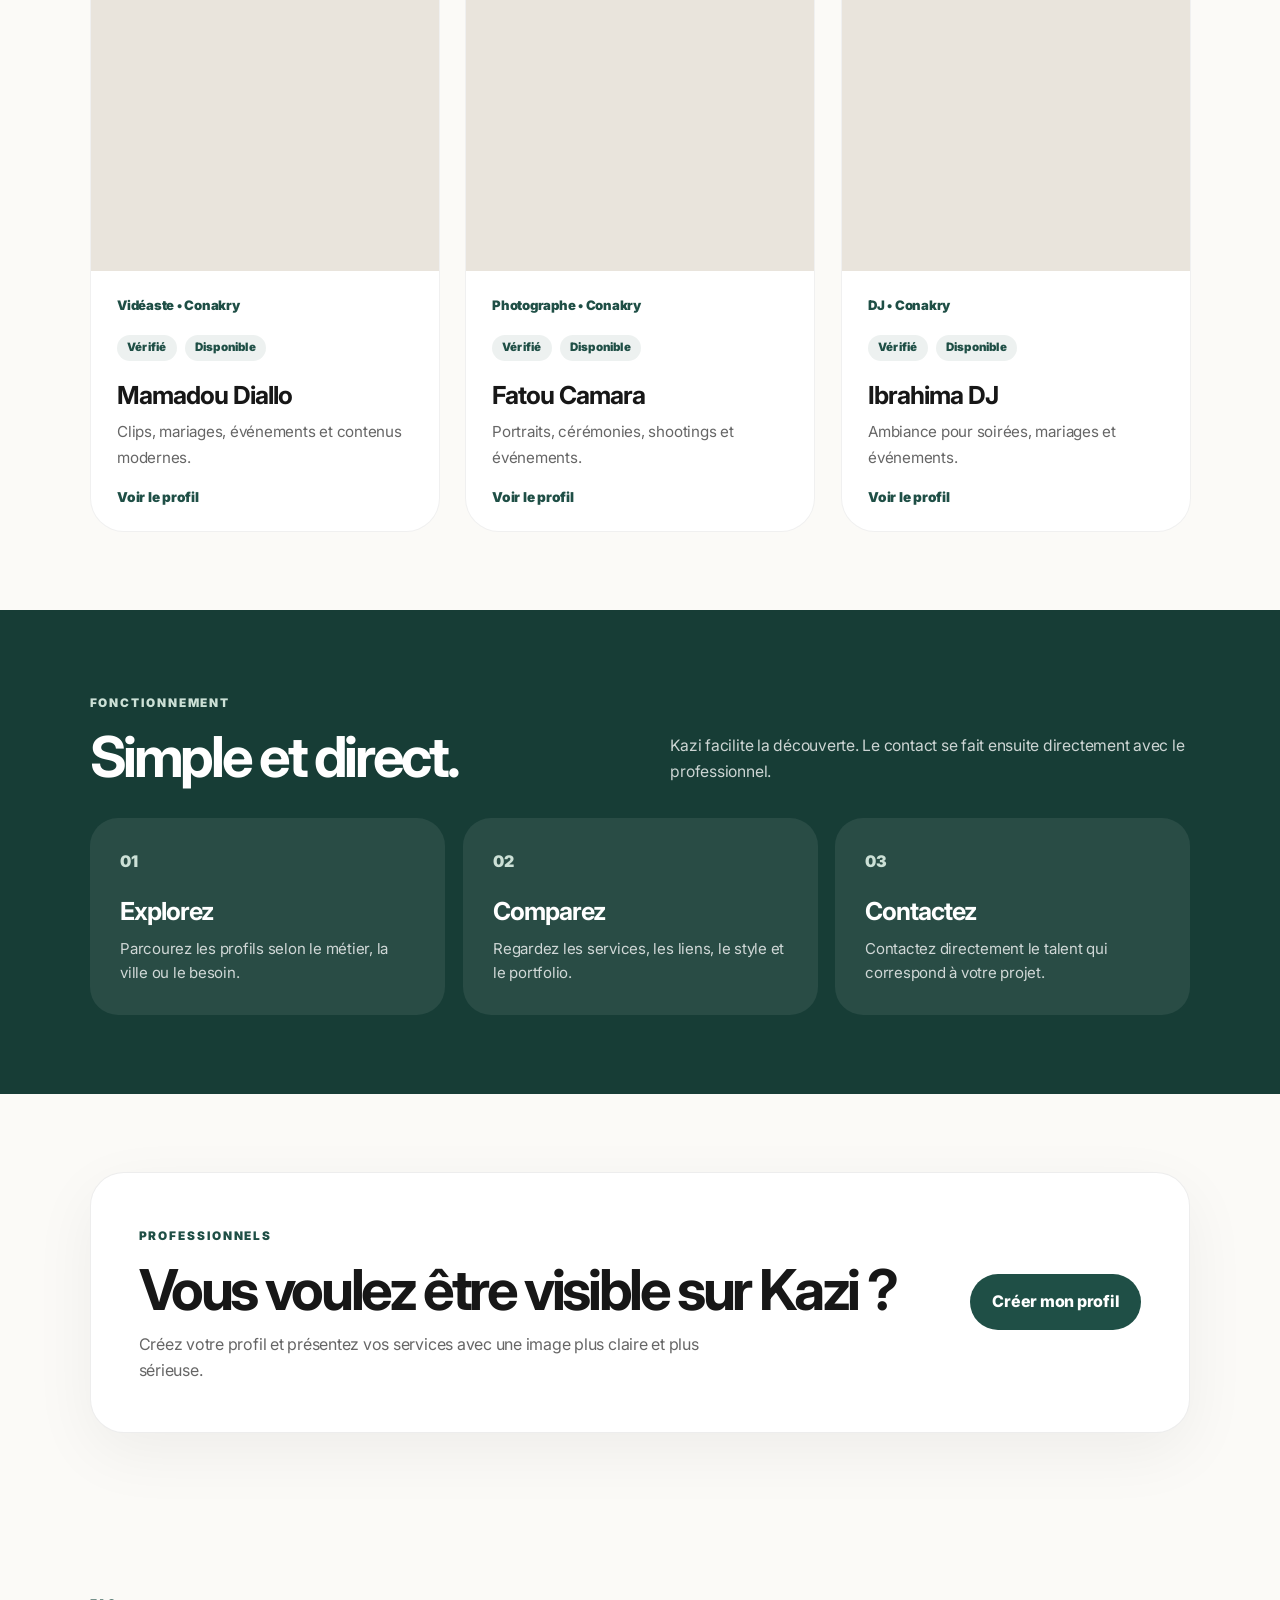
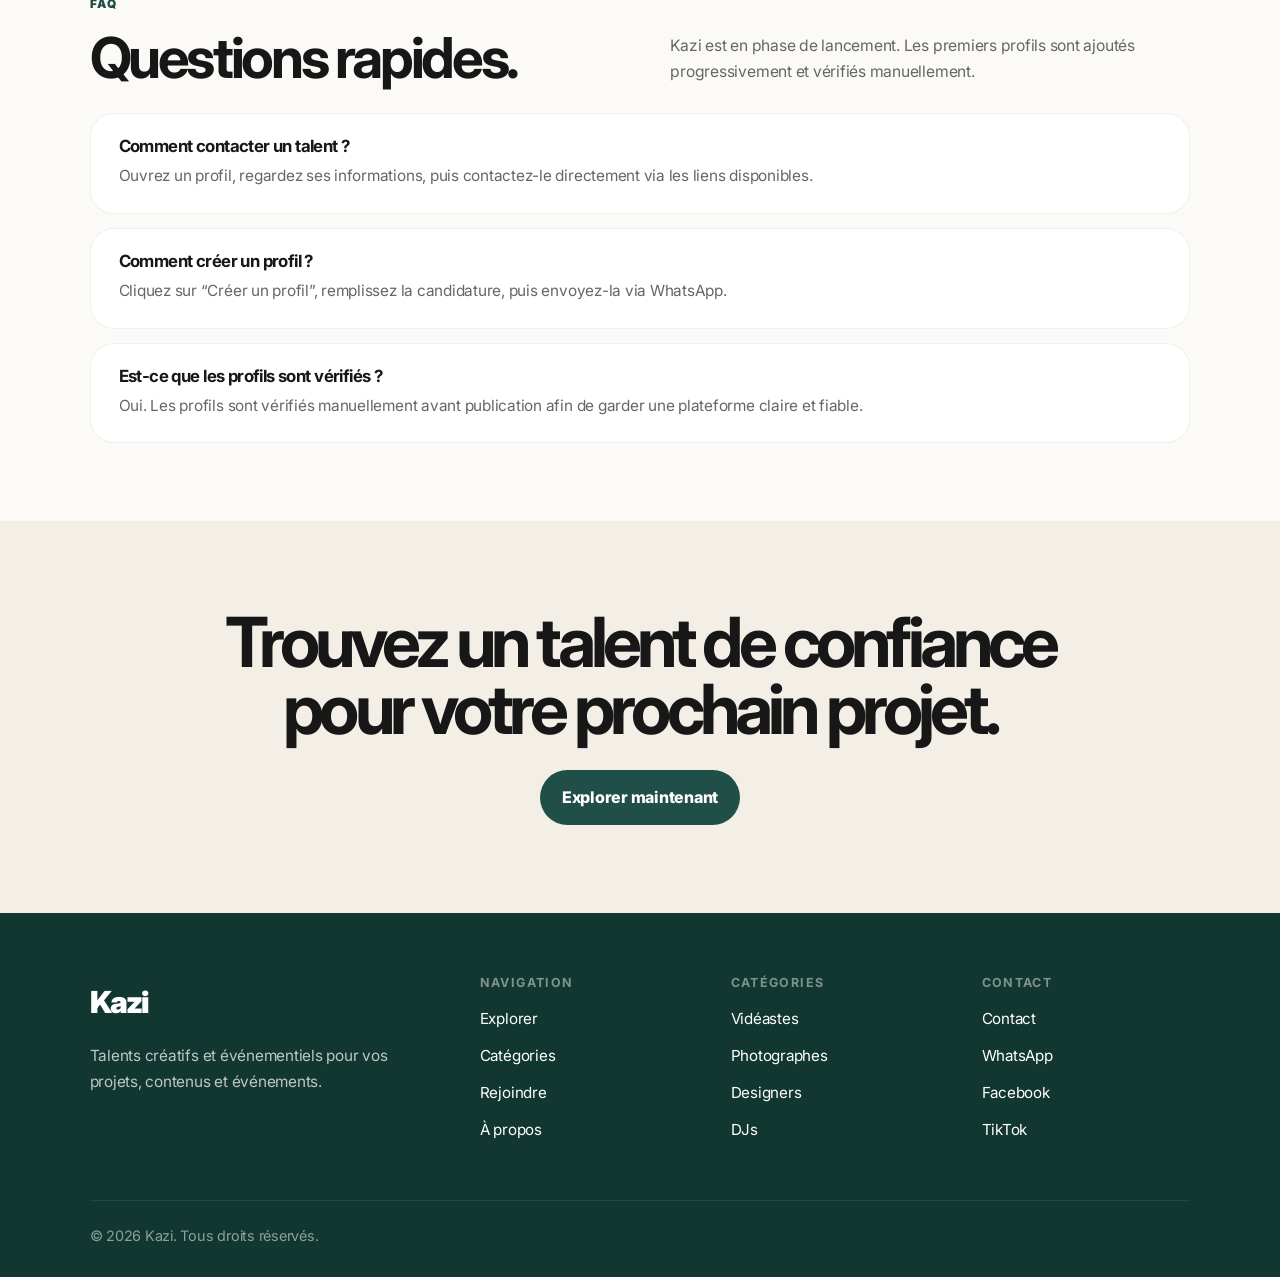
==== commit de24d286: "Tighten navbar and footer spacing" ====
--- a/Kazi-website/index.html
+++ b/Kazi-website/index.html
@@ -9,6 +9,30 @@
     <meta
       name="description"
       content="Découvrez des talents créatifs de confiance pour vos projets, contenus et événements sur Kazi."
+    />
+
+    <!-- Open Graph / Social Preview -->
+    <meta property="og:title" content="Kazi — Talents créatifs de confiance" />
+    <meta
+      property="og:description"
+      content="Trouvez des vidéastes, photographes, DJs, maquilleurs, designers et talents créatifs pour vos projets, contenus et événements."
+    />
+    <meta
+      property="og:image"
+      content="https://kazi-two.vercel.app/assets/images/homepage/hero/hero-bg.jpg"
+    />
+    <meta property="og:url" content="https://kazi-two.vercel.app/" />
+    <meta property="og:type" content="website" />
+
+    <meta name="twitter:card" content="summary_large_image" />
+    <meta name="twitter:title" content="Kazi — Talents créatifs de confiance" />
+    <meta
+      name="twitter:description"
+      content="Trouvez des talents créatifs et événementiels pour vos projets, contenus et événements."
+    />
+    <meta
+      name="twitter:image"
+      content="https://kazi-two.vercel.app/assets/images/homepage/hero/hero-bg.jpg"
     />
 
     <link rel="icon" href="assets/images/branding/favicon.png" />
@@ -49,11 +73,12 @@
     </header>
 
     <main>
+      <!-- HERO -->
       <section class="hero">
         <div class="hero-text">
           <span class="eyebrow">Talents créatifs & événementiels</span>
 
-          <h1>Découvrez les bons profils. Sans chercher partout.</h1>
+          <h1>Trouvez le bon profil. Plus rapidement.</h1>
 
           <p>
             Vidéastes, photographes, DJs, maquilleurs, danseurs, designers et
@@ -61,97 +86,56 @@
           </p>
 
           <div class="hero-actions">
-            <a href="professionals.html" class="btn btn-primary">Explorer</a>
-            <a href="join.html" class="btn btn-light">Rejoindre Kazi</a>
+            <a href="professionals.html" class="btn btn-primary">
+              Explorer les profils
+            </a>
+            <a href="join.html" class="btn btn-light">Créer un profil</a>
           </div>
         </div>
 
         <div class="hero-visual">
           <img
             src="assets/images/homepage/hero/hero-bg.jpg"
-            alt="Professionnel créatif en action"
+            alt="Talent créatif en action"
           />
         </div>
       </section>
 
+      <!-- TRUST BAR -->
       <section class="trust-bar">
-        <span>Profils sélectionnés</span>
+        <span>Profils vérifiés</span>
         <span>Portfolio visible</span>
         <span>Contact direct</span>
-        <span>Présence professionnelle</span>
-      </section>
-
+        <span>Ajout manuel</span>
+      </section>
+
+      <!-- CATEGORIES -->
       <section class="section categories-section">
-        <div class="section-header minimal">
-          <span class="section-tag">Catégories</span>
-          <h2>Les talents les plus recherchés.</h2>
+        <div class="section-header split compact-header">
+          <div>
+            <span class="section-tag">Catégories</span>
+            <h2>Les talents les plus recherchés.</h2>
+          </div>
+
+          <p class="section-intro">
+            Des profils utiles pour créer du contenu, préparer un événement ou
+            trouver un service créatif de confiance.
+          </p>
         </div>
 
         <div class="category-list">
           <a href="categories.html">Vidéastes</a>
           <a href="categories.html">Photographes</a>
+          <a href="categories.html">DJs</a>
+          <a href="categories.html">Maquilleurs</a>
+          <a href="categories.html">Danseurs</a>
           <a href="categories.html">Designers</a>
-          <a href="categories.html">DJs</a>
-          <a href="categories.html">Danseurs</a>
-          <a href="categories.html">Maquilleurs</a>
           <a href="categories.html">Animateurs / MC</a>
           <a href="categories.html">Décorateurs</a>
         </div>
       </section>
 
-      <section class="section use-cases-section">
-        <div class="section-header split">
-          <div>
-            <span class="section-tag">Pour quels besoins ?</span>
-            <h2>Des profils adaptés à vos projets.</h2>
-          </div>
-
-          <p class="section-intro">
-            Que vous prépariez un événement, un contenu pour votre marque ou un
-            projet artistique, Kazi vous aide à trouver les bons talents plus
-            rapidement.
-          </p>
-        </div>
-
-        <div class="use-cases-grid">
-          <div class="use-case-card">
-            <span>01</span>
-            <h3>Clips & contenus</h3>
-            <p>
-              Trouvez des vidéastes, photographes et talents créatifs pour créer
-              des visuels plus propres et plus professionnels.
-            </p>
-          </div>
-
-          <div class="use-case-card">
-            <span>02</span>
-            <h3>Mariages & cérémonies</h3>
-            <p>
-              Découvrez des profils pour capturer, animer ou embellir les
-              moments importants.
-            </p>
-          </div>
-
-          <div class="use-case-card">
-            <span>03</span>
-            <h3>Soirées & événements</h3>
-            <p>
-              DJs, danseurs, animateurs, photographes et autres profils pour
-              créer une meilleure expérience.
-            </p>
-          </div>
-
-          <div class="use-case-card">
-            <span>04</span>
-            <h3>Marques & entreprises</h3>
-            <p>
-              Des talents pour vos campagnes, contenus réseaux sociaux, visuels,
-              activations ou projets de communication.
-            </p>
-          </div>
-        </div>
-      </section>
-
+      <!-- FEATURED PROFILES -->
       <section class="section featured-section">
         <div class="section-header split">
           <div>
@@ -179,6 +163,7 @@
               </div>
 
               <h3>Mamadou Diallo</h3>
+              <p>Clips, mariages, événements et contenus modernes.</p>
 
               <span class="profile-link">Voir le profil</span>
             </div>
@@ -200,6 +185,7 @@
               </div>
 
               <h3>Fatou Camara</h3>
+              <p>Portraits, cérémonies, shootings et événements.</p>
 
               <span class="profile-link">Voir le profil</span>
             </div>
@@ -221,6 +207,7 @@
               </div>
 
               <h3>Ibrahima DJ</h3>
+              <p>Ambiance pour soirées, mariages et événements.</p>
 
               <span class="profile-link">Voir le profil</span>
             </div>
@@ -228,114 +215,101 @@
         </div>
       </section>
 
-      <section class="statement-section">
-        <h2>Le talent est déjà là. Kazi le rend plus visible.</h2>
-      </section>
-
-      <section class="section testimonials-section">
-        <div class="section-header minimal">
-          <span class="section-tag">Avis</span>
-          <h2>Ce que Kazi veut simplifier.</h2>
-        </div>
-
-        <div class="testimonials-grid">
-          <div class="testimonial-card">
-            <p>
-              “Trouver un profil sérieux devient beaucoup plus simple quand tout
-              est clair au même endroit.”
-            </p>
-            <span>— Mariama, Conakry</span>
-          </div>
-
-          <div class="testimonial-card">
-            <p>
-              “Un bon portfolio peut changer la manière dont les clients
-              perçoivent un talent.”
-            </p>
-            <span>— Alpha, créateur</span>
-          </div>
-
-          <div class="testimonial-card">
-            <p>
-              “Kazi donne une image plus professionnelle aux indépendants qui
-              veulent être pris au sérieux.”
-            </p>
-            <span>— Fatou, photographe</span>
-          </div>
-        </div>
-      </section>
-
+      <!-- HOW IT WORKS -->
       <section class="section how-section">
-        <div class="section-header minimal">
-          <span class="section-tag">Fonctionnement</span>
-          <h2>Simple.</h2>
+        <div class="section-header split">
+          <div>
+            <span class="section-tag">Fonctionnement</span>
+            <h2>Simple et direct.</h2>
+          </div>
+
+          <p class="section-intro light">
+            Kazi facilite la découverte. Le contact se fait ensuite directement
+            avec le professionnel.
+          </p>
         </div>
 
         <div class="steps-grid">
           <div class="step-card">
             <span>01</span>
-            <h3>Explorer</h3>
+            <h3>Explorez</h3>
+            <p>Parcourez les profils selon le métier, la ville ou le besoin.</p>
           </div>
 
           <div class="step-card">
             <span>02</span>
-            <h3>Comparer</h3>
+            <h3>Comparez</h3>
+            <p>Regardez les services, les liens, le style et le portfolio.</p>
           </div>
 
           <div class="step-card">
             <span>03</span>
-            <h3>Contacter</h3>
-          </div>
-        </div>
-      </section>
-
-      <section class="section why-join-section">
-        <div class="section-header minimal">
-          <span class="section-tag">Pourquoi rejoindre</span>
-          <h2>Une présence plus claire. Une image plus sérieuse.</h2>
-        </div>
-
-        <div class="why-join-grid">
-          <div class="why-join-card">
-            <span>01</span>
-            <h3>Être trouvé plus facilement</h3>
+            <h3>Contactez</h3>
             <p>
-              Votre profil présente clairement votre métier, votre ville, vos
-              services et votre portfolio.
+              Contactez directement le talent qui correspond à votre projet.
             </p>
           </div>
-
-          <div class="why-join-card">
-            <span>02</span>
-            <h3>Inspirer plus confiance</h3>
-            <p>
-              Une page propre et professionnelle aide les clients à mieux
-              comprendre votre travail.
-            </p>
-          </div>
-
-          <div class="why-join-card">
-            <span>03</span>
-            <h3>Recevoir des demandes directes</h3>
-            <p>
-              Les visiteurs peuvent vous contacter directement pour parler de
-              leur projet.
-            </p>
-          </div>
-        </div>
-      </section>
-
+        </div>
+      </section>
+
+      <!-- PROFESSIONAL CTA -->
       <section class="pro-cta">
         <div>
           <span class="section-tag">Professionnels</span>
-          <h2>Un profil clair. Une image plus sérieuse.</h2>
+          <h2>Vous voulez être visible sur Kazi ?</h2>
+          <p>
+            Créez votre profil et présentez vos services avec une image plus
+            claire et plus sérieuse.
+          </p>
         </div>
 
         <a href="join.html" class="btn btn-primary">Créer mon profil</a>
       </section>
 
+      <!-- FAQ -->
+      <section class="section faq-section">
+        <div class="section-header split compact-header">
+          <div>
+            <span class="section-tag">FAQ</span>
+            <h2>Questions rapides.</h2>
+          </div>
+
+          <p class="section-intro">
+            Kazi est en phase de lancement. Les premiers profils sont ajoutés
+            progressivement et vérifiés manuellement.
+          </p>
+        </div>
+
+        <div class="faq-list">
+          <div class="faq-item">
+            <h3>Comment contacter un talent ?</h3>
+            <p>
+              Ouvrez un profil, regardez ses informations, puis contactez-le
+              directement via les liens disponibles.
+            </p>
+          </div>
+
+          <div class="faq-item">
+            <h3>Comment créer un profil ?</h3>
+            <p>
+              Cliquez sur “Créer un profil”, remplissez la candidature, puis
+              envoyez-la via WhatsApp.
+            </p>
+          </div>
+
+          <div class="faq-item">
+            <h3>Est-ce que les profils sont vérifiés ?</h3>
+            <p>
+              Oui. Les profils sont vérifiés manuellement avant publication afin
+              de garder une plateforme claire et fiable.
+            </p>
+          </div>
+        </div>
+      </section>
+
+      <!-- FINAL CTA -->
       <section class="final-cta">
-        <h2>Votre prochain profil de confiance est peut-être déjà sur Kazi.</h2>
+        <h2>Trouvez un talent de confiance pour votre prochain projet.</h2>
 
         <a href="professionals.html" class="btn btn-primary">
           Explorer maintenant
@@ -376,8 +350,13 @@
           <h4>Contact</h4>
 
           <a href="contact.html">Contact</a>
+          <a
+            href="https://wa.me/224620000000?text=Bonjour%2C%20je%20viens%20du%20site%20Kazi."
+            target="_blank"
+          >
+            WhatsApp
+          </a>
           <a href="#">Facebook</a>
-          <a href="#">WhatsApp</a>
           <a href="#">TikTok</a>
         </div>
       </div>
--- a/Kazi-website/assets/css/navbar.css
+++ b/Kazi-website/assets/css/navbar.css
@@ -3,8 +3,8 @@
   top: 0;
   width: 100%;
   z-index: 999;
-  padding: 18px 7%;
-  background: rgba(251, 250, 247, 0.86);
+  padding: 14px 7%;
+  background: rgba(251, 250, 247, 0.88);
   backdrop-filter: blur(18px);
   border-bottom: 1px solid rgba(0, 0, 0, 0.06);
   transition:
@@ -15,11 +15,11 @@
 }
 
 .site-header.scrolled {
-  padding-top: 14px;
-  padding-bottom: 14px;
-  background: rgba(251, 250, 247, 0.72);
+  padding-top: 11px;
+  padding-bottom: 11px;
+  background: rgba(251, 250, 247, 0.76);
   backdrop-filter: blur(24px);
-  box-shadow: 0 10px 40px rgba(0, 0, 0, 0.04);
+  box-shadow: 0 10px 36px rgba(0, 0, 0, 0.045);
 }
 
 .navbar {
@@ -31,29 +31,31 @@
 .logo {
   position: relative;
   z-index: 1001;
-  font-size: 1.7rem;
+  font-size: 1.65rem;
   font-weight: 900;
   letter-spacing: -0.06em;
   color: #171717;
+  text-decoration: none;
 }
 
 .nav-right {
   display: flex;
   align-items: center;
-  gap: 22px;
+  gap: 20px;
 }
 
 .nav-links {
   display: flex;
   align-items: center;
-  gap: 30px;
+  gap: 26px;
   list-style: none;
 }
 
 .nav-links a {
   color: #333333;
-  font-size: 0.95rem;
-  font-weight: 600;
+  font-size: 0.94rem;
+  font-weight: 700;
+  text-decoration: none;
   transition:
     color 0.25s ease,
     opacity 0.25s ease;
@@ -67,17 +69,20 @@
 .nav-cta {
   background: #1f4f46;
   color: #ffffff;
-  padding: 12px 18px;
+  padding: 11px 17px;
   border-radius: 999px;
-  font-size: 0.95rem;
-  font-weight: 700;
+  font-size: 0.92rem;
+  font-weight: 800;
+  text-decoration: none;
   transition:
     transform 0.25s ease,
-    opacity 0.25s ease;
+    opacity 0.25s ease,
+    background 0.25s ease;
 }
 
 .nav-cta:hover {
-  opacity: 0.92;
+  background: #173d36;
+  color: #ffffff;
   transform: translateY(-2px);
 }
 
@@ -87,7 +92,7 @@
   display: none;
   border: none;
   background: transparent;
-  font-size: 1.9rem;
+  font-size: 1.85rem;
   cursor: pointer;
   color: #171717;
 }
@@ -96,7 +101,12 @@
 
 @media (max-width: 900px) {
   .site-header {
-    padding: 16px 6%;
+    padding: 14px 6%;
+  }
+
+  .site-header.scrolled {
+    padding-top: 12px;
+    padding-bottom: 12px;
   }
 
   .menu-toggle {
@@ -117,13 +127,19 @@
     width: 100vw;
     height: 100vh;
 
-    background: #fbfaf7;
+    background:
+      radial-gradient(
+        circle at top left,
+        rgba(31, 79, 70, 0.12),
+        transparent 34%
+      ),
+      #fbfaf7;
 
     display: flex;
     flex-direction: column;
     justify-content: center;
     align-items: center;
-    gap: 36px;
+    gap: 32px;
 
     opacity: 0;
     visibility: hidden;
@@ -132,9 +148,9 @@
     transform: translateY(-10px);
 
     transition:
-      opacity 0.5s ease,
-      visibility 0.5s ease,
-      transform 0.5s cubic-bezier(0.22, 1, 0.36, 1);
+      opacity 0.45s ease,
+      visibility 0.45s ease,
+      transform 0.45s cubic-bezier(0.22, 1, 0.36, 1);
 
     z-index: 1000;
   }
@@ -150,8 +166,8 @@
     transform: translateY(14px);
     opacity: 0;
     transition:
-      transform 0.45s ease,
-      opacity 0.45s ease;
+      transform 0.42s ease,
+      opacity 0.42s ease;
   }
 
   .nav-links.active li {
@@ -160,8 +176,9 @@
   }
 
   .nav-links a {
-    font-size: 2rem;
-    font-weight: 700;
+    font-size: clamp(1.8rem, 8vw, 2.7rem);
+    font-weight: 800;
+    letter-spacing: -0.055em;
   }
 
   .nav-links.active li:nth-child(1) {
--- a/Kazi-website/assets/css/home.css
+++ b/Kazi-website/assets/css/home.css
@@ -6,7 +6,7 @@
   display: inline-flex;
   align-items: center;
   justify-content: center;
-  padding: 15px 24px;
+  padding: 14px 22px;
   border-radius: 999px;
   font-weight: 800;
   text-decoration: none;
@@ -45,12 +45,12 @@
 ========================= */
 
 .hero {
-  min-height: 100vh;
-  padding: 150px 7% 80px;
+  min-height: 88vh;
+  padding: 135px 7% 62px;
   display: grid;
-  grid-template-columns: minmax(0, 1fr) minmax(360px, 0.85fr);
+  grid-template-columns: minmax(0, 1fr) minmax(340px, 0.82fr);
   align-items: center;
-  gap: 70px;
+  gap: 56px;
   background:
     radial-gradient(
       circle at top left,
@@ -61,53 +61,53 @@
 }
 
 .hero-text {
-  max-width: 780px;
+  max-width: 760px;
 }
 
 .eyebrow,
 .section-tag {
   display: inline-block;
-  margin-bottom: 18px;
+  margin-bottom: 16px;
   color: #1f4f46;
-  font-size: 0.76rem;
+  font-size: 0.74rem;
   text-transform: uppercase;
   letter-spacing: 0.16em;
   font-weight: 900;
 }
 
 .hero h1 {
-  max-width: 850px;
-  margin-bottom: 26px;
-  font-size: clamp(3.4rem, 7vw, 6.8rem);
-  line-height: 1;
+  max-width: 830px;
+  margin-bottom: 22px;
+  font-size: clamp(3rem, 6.4vw, 6.2rem);
+  line-height: 0.98;
   letter-spacing: -0.075em;
 }
 
 .hero p {
-  max-width: 34rem;
-  margin-bottom: 38px;
+  max-width: 35rem;
+  margin-bottom: 32px;
   color: #4f4f4f;
-  font-size: 1.18rem;
-  line-height: 1.85;
+  font-size: 1.12rem;
+  line-height: 1.75;
 }
 
 .hero-actions {
   display: flex;
   align-items: center;
-  gap: 16px;
+  gap: 14px;
   flex-wrap: wrap;
 }
 
 .hero-visual {
   overflow: hidden;
-  border-radius: 38px;
-  box-shadow: 0 30px 90px rgba(0, 0, 0, 0.12);
+  border-radius: 34px;
+  box-shadow: 0 26px 78px rgba(0, 0, 0, 0.12);
 }
 
 .hero-visual img {
   display: block;
   width: 100%;
-  height: 620px;
+  height: 540px;
   object-fit: cover;
 }
 
@@ -116,11 +116,11 @@
 ========================= */
 
 .trust-bar {
-  padding: 24px 7%;
+  padding: 20px 7%;
   background: #ffffff;
   display: flex;
   justify-content: space-between;
-  gap: 24px;
+  gap: 18px;
   flex-wrap: wrap;
   border-top: 1px solid rgba(0, 0, 0, 0.06);
   border-bottom: 1px solid rgba(0, 0, 0, 0.06);
@@ -128,6 +128,7 @@
 
 .trust-bar span {
   color: #171717;
+  font-size: 0.95rem;
   font-weight: 800;
 }
 
@@ -136,30 +137,45 @@
 ========================= */
 
 .section {
-  padding: 105px 7%;
+  padding: 78px 7%;
 }
 
 .section-header {
   max-width: 760px;
-  margin-bottom: 48px;
+  margin-bottom: 34px;
 }
 
 .section-header.minimal {
-  margin-bottom: 34px;
+  margin-bottom: 28px;
 }
 
 .section-header.split {
   max-width: none;
   display: flex;
   justify-content: space-between;
-  align-items: end;
-  gap: 30px;
+  align-items: flex-end;
+  gap: 34px;
+}
+
+.section-header.compact-header {
+  margin-bottom: 28px;
 }
 
 .section-header h2 {
-  font-size: clamp(2.4rem, 5vw, 4.5rem);
+  font-size: clamp(2.15rem, 4.4vw, 4rem);
   line-height: 0.98;
-  letter-spacing: -0.065em;
+  letter-spacing: -0.06em;
+}
+
+.section-intro {
+  max-width: 520px;
+  color: #666666;
+  line-height: 1.65;
+  font-size: 0.98rem;
+}
+
+.section-intro.light {
+  color: rgba(255, 255, 255, 0.78);
 }
 
 .text-link {
@@ -188,16 +204,16 @@
 .category-list {
   display: flex;
   flex-wrap: wrap;
-  gap: 14px;
+  gap: 12px;
 }
 
 .category-list a {
-  padding: 16px 24px;
+  padding: 14px 21px;
   border-radius: 999px;
   background: #ffffff;
   color: #171717;
   border: 1px solid rgba(0, 0, 0, 0.07);
-  font-size: 1rem;
+  font-size: 0.96rem;
   font-weight: 800;
   text-decoration: none;
   transition:
@@ -224,7 +240,7 @@
   display: grid;
   grid-template-columns: repeat(3, minmax(0, 1fr));
   align-items: stretch;
-  gap: 26px;
+  gap: 22px;
 }
 
 .professional-card {
@@ -234,7 +250,7 @@
   overflow: hidden;
   background: #ffffff;
   color: inherit;
-  border-radius: 34px;
+  border-radius: 30px;
   border: 1px solid rgba(0, 0, 0, 0.06);
   text-decoration: none;
   transition:
@@ -250,14 +266,14 @@
 
 .professional-card:hover {
   text-decoration: none;
-  transform: translateY(-6px);
-  box-shadow: 0 28px 80px rgba(0, 0, 0, 0.1);
+  transform: translateY(-5px);
+  box-shadow: 0 24px 70px rgba(0, 0, 0, 0.09);
 }
 
 .professional-card img {
   display: block;
   width: 100%;
-  height: 360px;
+  height: 320px;
   object-fit: cover;
   object-position: center;
   background: #e9e4dc;
@@ -268,16 +284,16 @@
   flex-direction: column;
   align-items: flex-start;
   flex: 1;
-  padding: 24px;
+  padding: 22px;
   text-align: left;
 }
 
 .professional-meta,
 .professional-info > span:not(.profile-link) {
   display: block;
-  margin-bottom: 12px;
+  margin-bottom: 10px;
   color: #1f4f46;
-  font-size: 0.84rem;
+  font-size: 0.82rem;
   font-weight: 900;
   line-height: 1.25;
 }
@@ -286,7 +302,7 @@
   display: flex;
   flex-wrap: wrap;
   gap: 8px;
-  margin: 0 0 14px;
+  margin: 0 0 12px;
 }
 
 .profile-badges small {
@@ -303,11 +319,18 @@
 }
 
 .professional-info h3 {
-  margin: 0 0 18px;
+  margin: 0 0 12px;
   color: #171717;
-  font-size: 1.45rem;
+  font-size: 1.38rem;
   line-height: 1.15;
   letter-spacing: -0.04em;
+}
+
+.professional-info p {
+  margin-bottom: 18px;
+  color: #666666;
+  font-size: 0.95rem;
+  line-height: 1.6;
 }
 
 .profile-link {
@@ -334,61 +357,7 @@
 }
 
 /* =========================
-   STATEMENT
-========================= */
-
-.statement-section {
-  padding: 120px 7%;
-  background: #ffffff;
-}
-
-.statement-section h2 {
-  max-width: 1050px;
-  font-size: clamp(3rem, 7vw, 6.5rem);
-  line-height: 0.95;
-  letter-spacing: -0.075em;
-}
-
-/* =========================
-   TESTIMONIALS
-========================= */
-
-.testimonials-section {
-  background: #fbfaf7;
-}
-
-.testimonials-grid {
-  display: grid;
-  grid-template-columns: repeat(3, minmax(0, 1fr));
-  gap: 22px;
-}
-
-.testimonial-card {
-  min-height: 230px;
-  padding: 34px;
-  background: #ffffff;
-  border-radius: 32px;
-  border: 1px solid rgba(0, 0, 0, 0.06);
-  display: flex;
-  flex-direction: column;
-  justify-content: space-between;
-}
-
-.testimonial-card p {
-  margin-bottom: 26px;
-  color: #333333;
-  font-size: 1.05rem;
-  line-height: 1.8;
-}
-
-.testimonial-card span {
-  color: #1f4f46;
-  font-size: 0.85rem;
-  font-weight: 900;
-}
-
-/* =========================
-   HOW
+   HOW IT WORKS
 ========================= */
 
 .how-section {
@@ -403,13 +372,13 @@
 .steps-grid {
   display: grid;
   grid-template-columns: repeat(3, minmax(0, 1fr));
-  gap: 22px;
+  gap: 18px;
 }
 
 .step-card {
-  min-height: 190px;
-  padding: 36px;
-  border-radius: 30px;
+  min-height: 185px;
+  padding: 30px;
+  border-radius: 28px;
   background: rgba(255, 255, 255, 0.08);
   display: flex;
   flex-direction: column;
@@ -422,46 +391,16 @@
 }
 
 .step-card h3 {
-  font-size: 1.7rem;
+  margin-top: 24px;
+  font-size: 1.55rem;
   letter-spacing: -0.04em;
 }
 
-/* =========================
-   WHY JOIN
-========================= */
-
-.why-join-section {
-  background: #fbfaf7;
-}
-
-.why-join-grid {
-  display: grid;
-  grid-template-columns: repeat(3, minmax(0, 1fr));
-  gap: 22px;
-}
-
-.why-join-card {
-  padding: 34px;
-  background: #ffffff;
-  border-radius: 32px;
-  border: 1px solid rgba(0, 0, 0, 0.06);
-}
-
-.why-join-card span {
-  color: #1f4f46;
-  font-size: 0.85rem;
-  font-weight: 900;
-}
-
-.why-join-card h3 {
-  margin: 20px 0 14px;
-  font-size: 1.45rem;
-  letter-spacing: -0.04em;
-}
-
-.why-join-card p {
-  color: #666666;
-  line-height: 1.8;
+.step-card p {
+  margin-top: 12px;
+  color: rgba(255, 255, 255, 0.78);
+  line-height: 1.6;
+  font-size: 0.94rem;
 }
 
 /* =========================
@@ -469,23 +408,63 @@
 ========================= */
 
 .pro-cta {
-  margin: 105px 7%;
-  padding: 68px;
-  border-radius: 40px;
+  margin: 78px 7%;
+  padding: 48px;
+  border-radius: 34px;
   background: #ffffff;
   display: flex;
   justify-content: space-between;
   align-items: center;
-  gap: 50px;
+  gap: 40px;
   border: 1px solid rgba(0, 0, 0, 0.07);
-  box-shadow: 0 24px 80px rgba(0, 0, 0, 0.06);
+  box-shadow: 0 20px 65px rgba(0, 0, 0, 0.055);
 }
 
 .pro-cta h2 {
-  max-width: 780px;
-  font-size: clamp(2.4rem, 5vw, 4.5rem);
+  max-width: 760px;
+  margin-bottom: 14px;
+  font-size: clamp(2.15rem, 4.4vw, 4rem);
   line-height: 0.98;
-  letter-spacing: -0.065em;
+  letter-spacing: -0.06em;
+}
+
+.pro-cta p {
+  max-width: 620px;
+  color: #666666;
+  line-height: 1.65;
+}
+
+/* =========================
+   FAQ SECTION
+========================= */
+
+.faq-section {
+  background: #fbfaf7;
+}
+
+.faq-list {
+  display: grid;
+  gap: 14px;
+}
+
+.faq-item {
+  padding: 24px 28px;
+  background: #ffffff;
+  border-radius: 24px;
+  border: 1px solid rgba(0, 0, 0, 0.06);
+}
+
+.faq-item h3 {
+  margin-bottom: 8px;
+  font-size: 1.05rem;
+  letter-spacing: -0.035em;
+}
+
+.faq-item p {
+  max-width: 850px;
+  color: #666666;
+  line-height: 1.65;
+  font-size: 0.96rem;
 }
 
 /* =========================
@@ -493,17 +472,17 @@
 ========================= */
 
 .final-cta {
-  padding: 120px 7%;
+  padding: 88px 7%;
   background: #f3efe7;
   text-align: center;
 }
 
 .final-cta h2 {
-  max-width: 1000px;
-  margin: 0 auto 34px;
-  font-size: clamp(2.8rem, 6vw, 5.6rem);
+  max-width: 920px;
+  margin: 0 auto 28px;
+  font-size: clamp(2.45rem, 5.4vw, 5rem);
   line-height: 0.96;
-  letter-spacing: -0.075em;
+  letter-spacing: -0.07em;
 }
 
 /* =========================
@@ -512,77 +491,106 @@
 
 @media (max-width: 1000px) {
   .hero {
+    min-height: auto;
     grid-template-columns: 1fr;
-    padding-top: 140px;
-    gap: 44px;
+    padding-top: 128px;
+    gap: 38px;
   }
 
   .hero-visual img {
-    height: 420px;
+    height: 390px;
   }
 
   .professionals-grid,
-  .testimonials-grid,
-  .steps-grid,
-  .why-join-grid {
+  .steps-grid {
     grid-template-columns: 1fr;
   }
 
   .professional-card img {
-    height: 420px;
+    height: 390px;
   }
 
   .section-header.split {
     display: block;
   }
 
+  .section-intro {
+    margin-top: 18px;
+  }
+
   .text-link {
-    margin-top: 22px;
+    margin-top: 18px;
   }
 
   .pro-cta {
     flex-direction: column;
     align-items: flex-start;
-    padding: 44px 28px;
+    padding: 38px 28px;
   }
 }
 
 @media (max-width: 700px) {
   .hero,
   .section,
-  .statement-section,
   .final-cta {
     padding-left: 6%;
     padding-right: 6%;
   }
 
   .hero {
-    padding-top: 135px;
-    padding-bottom: 64px;
+    padding-top: 125px;
+    padding-bottom: 52px;
   }
 
   .hero h1,
-  .statement-section h2,
   .final-cta h2 {
     letter-spacing: -0.06em;
   }
 
   .hero p {
-    font-size: 1.05rem;
-    line-height: 1.75;
+    font-size: 1.02rem;
+    line-height: 1.7;
+  }
+
+  .section {
+    padding-top: 62px;
+    padding-bottom: 62px;
+  }
+
+  .section-header {
+    margin-bottom: 26px;
   }
 
   .trust-bar {
-    padding-left: 6%;
-    padding-right: 6%;
+    padding: 18px 6%;
+    gap: 14px;
+  }
+
+  .trust-bar span {
+    font-size: 0.88rem;
+  }
+
+  .category-list a {
+    padding: 13px 18px;
+    font-size: 0.92rem;
   }
 
   .professional-card img {
-    height: 340px;
+    height: 315px;
+  }
+
+  .step-card {
+    min-height: auto;
   }
 
   .pro-cta {
-    margin: 80px 6%;
+    margin: 62px 6%;
+    padding: 34px 24px;
+  }
+
+  .final-cta {
+    padding-top: 72px;
+    padding-bottom: 72px;
   }
 
   .hero-visual {
@@ -590,86 +598,6 @@
   }
 
   .hero-visual img {
-    height: 340px;
-  }
-}
-
-/* ================================
-   USE CASES SECTION
-================================ */
-
-.use-cases-section {
-  padding-top: 90px;
-}
-
-.section-intro {
-  max-width: 520px;
-  color: var(--text-muted);
-  line-height: 1.7;
-  font-size: 1rem;
-}
-
-.use-cases-grid {
-  margin-top: 34px;
-  display: grid;
-  grid-template-columns: repeat(4, 1fr);
-  gap: 18px;
-}
-
-.use-case-card {
-  min-height: 240px;
-  padding: 26px;
-  border: 1px solid var(--border-color);
-  border-radius: 28px;
-  background: var(--surface-color);
-  transition:
-    transform 0.25s ease,
-    box-shadow 0.25s ease,
-    border-color 0.25s ease;
-}
-
-.use-case-card:hover {
-  transform: translateY(-6px);
-  border-color: rgba(0, 0, 0, 0.16);
-  box-shadow: 0 20px 50px rgba(0, 0, 0, 0.08);
-}
-
-.use-case-card span {
-  display: inline-flex;
-  margin-bottom: 34px;
-  font-size: 0.78rem;
-  font-weight: 800;
-  color: var(--accent-color);
-}
-
-.use-case-card h3 {
-  margin-bottom: 12px;
-  font-size: 1.15rem;
-  letter-spacing: -0.03em;
-}
-
-.use-case-card p {
-  color: var(--text-muted);
-  line-height: 1.65;
-  font-size: 0.95rem;
-}
-
-@media (max-width: 1050px) {
-  .use-cases-grid {
-    grid-template-columns: repeat(2, 1fr);
-  }
-}
-
-@media (max-width: 650px) {
-  .use-cases-section {
-    padding-top: 64px;
-  }
-
-  .use-cases-grid {
-    grid-template-columns: 1fr;
-  }
-
-  .use-case-card {
-    min-height: auto;
-  }
-}
+    height: 315px;
+  }
+}
--- a/Kazi-website/assets/css/footer.css
+++ b/Kazi-website/assets/css/footer.css
@@ -1,35 +1,38 @@
 .site-footer {
   background: #123730;
   color: #ffffff;
-  padding: 90px 7% 34px;
+  padding: 64px 7% 28px;
 }
 
 .footer-top {
   display: grid;
-  grid-template-columns: 1.4fr 1fr 1fr 1fr;
-  gap: 50px;
-  margin-bottom: 70px;
+  grid-template-columns: 1.5fr 0.9fr 0.9fr 0.9fr;
+  gap: 42px;
+  margin-bottom: 46px;
 }
 
 .footer-logo {
   display: inline-block;
-  font-size: 2rem;
+  font-size: 1.9rem;
   font-weight: 900;
-  margin-bottom: 18px;
+  margin-bottom: 14px;
   letter-spacing: -0.06em;
+  color: #ffffff;
+  text-decoration: none;
 }
 
 .footer-brand p {
-  max-width: 320px;
+  max-width: 340px;
   color: rgba(255, 255, 255, 0.72);
-  line-height: 1.8;
+  line-height: 1.7;
+  font-size: 0.96rem;
 }
 
 .footer-column h4 {
-  margin-bottom: 20px;
-  font-size: 0.9rem;
+  margin-bottom: 16px;
+  font-size: 0.78rem;
   text-transform: uppercase;
-  letter-spacing: 0.08em;
+  letter-spacing: 0.11em;
   color: rgba(255, 255, 255, 0.46);
 }
 
@@ -39,38 +42,58 @@
 }
 
 .footer-column a {
-  margin-bottom: 14px;
+  width: fit-content;
+  margin-bottom: 11px;
   color: #ffffff;
-  transition: 0.25s ease;
+  font-size: 0.95rem;
+  text-decoration: none;
+  transition:
+    opacity 0.25s ease,
+    transform 0.25s ease;
 }
 
 .footer-column a:hover {
   opacity: 0.65;
+  transform: translateX(2px);
 }
 
 .footer-bottom {
-  padding-top: 26px;
+  padding-top: 22px;
   border-top: 1px solid rgba(255, 255, 255, 0.08);
 }
 
 .footer-bottom p {
   color: rgba(255, 255, 255, 0.52);
-  font-size: 0.92rem;
+  font-size: 0.9rem;
 }
 
 @media (max-width: 1000px) {
   .footer-top {
     grid-template-columns: 1fr 1fr;
+    gap: 36px;
   }
 }
 
 @media (max-width: 700px) {
   .site-footer {
-    padding: 70px 6% 30px;
+    padding: 54px 6% 26px;
   }
 
   .footer-top {
     grid-template-columns: 1fr;
-    gap: 40px;
+    gap: 30px;
+    margin-bottom: 38px;
+  }
+
+  .footer-logo {
+    font-size: 1.75rem;
+  }
+
+  .footer-column h4 {
+    margin-bottom: 12px;
+  }
+
+  .footer-column a {
+    margin-bottom: 9px;
   }
 }
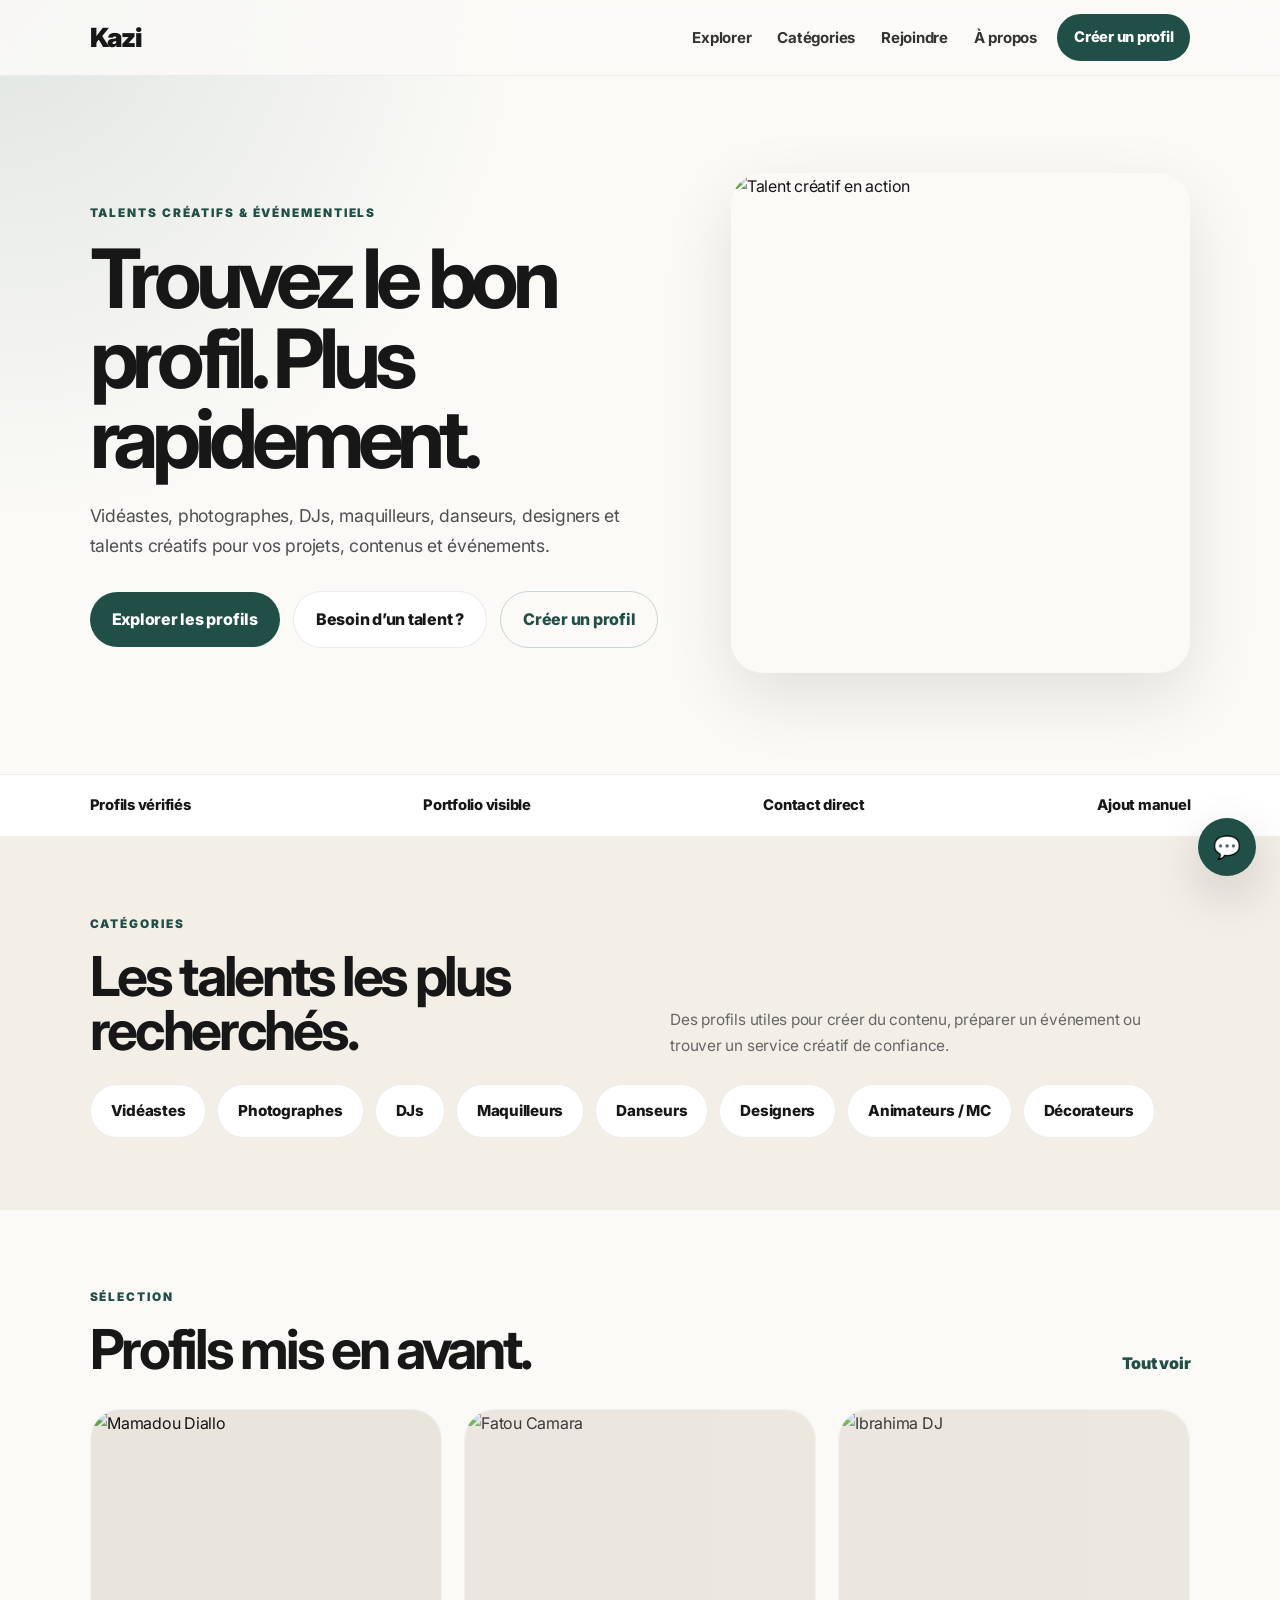
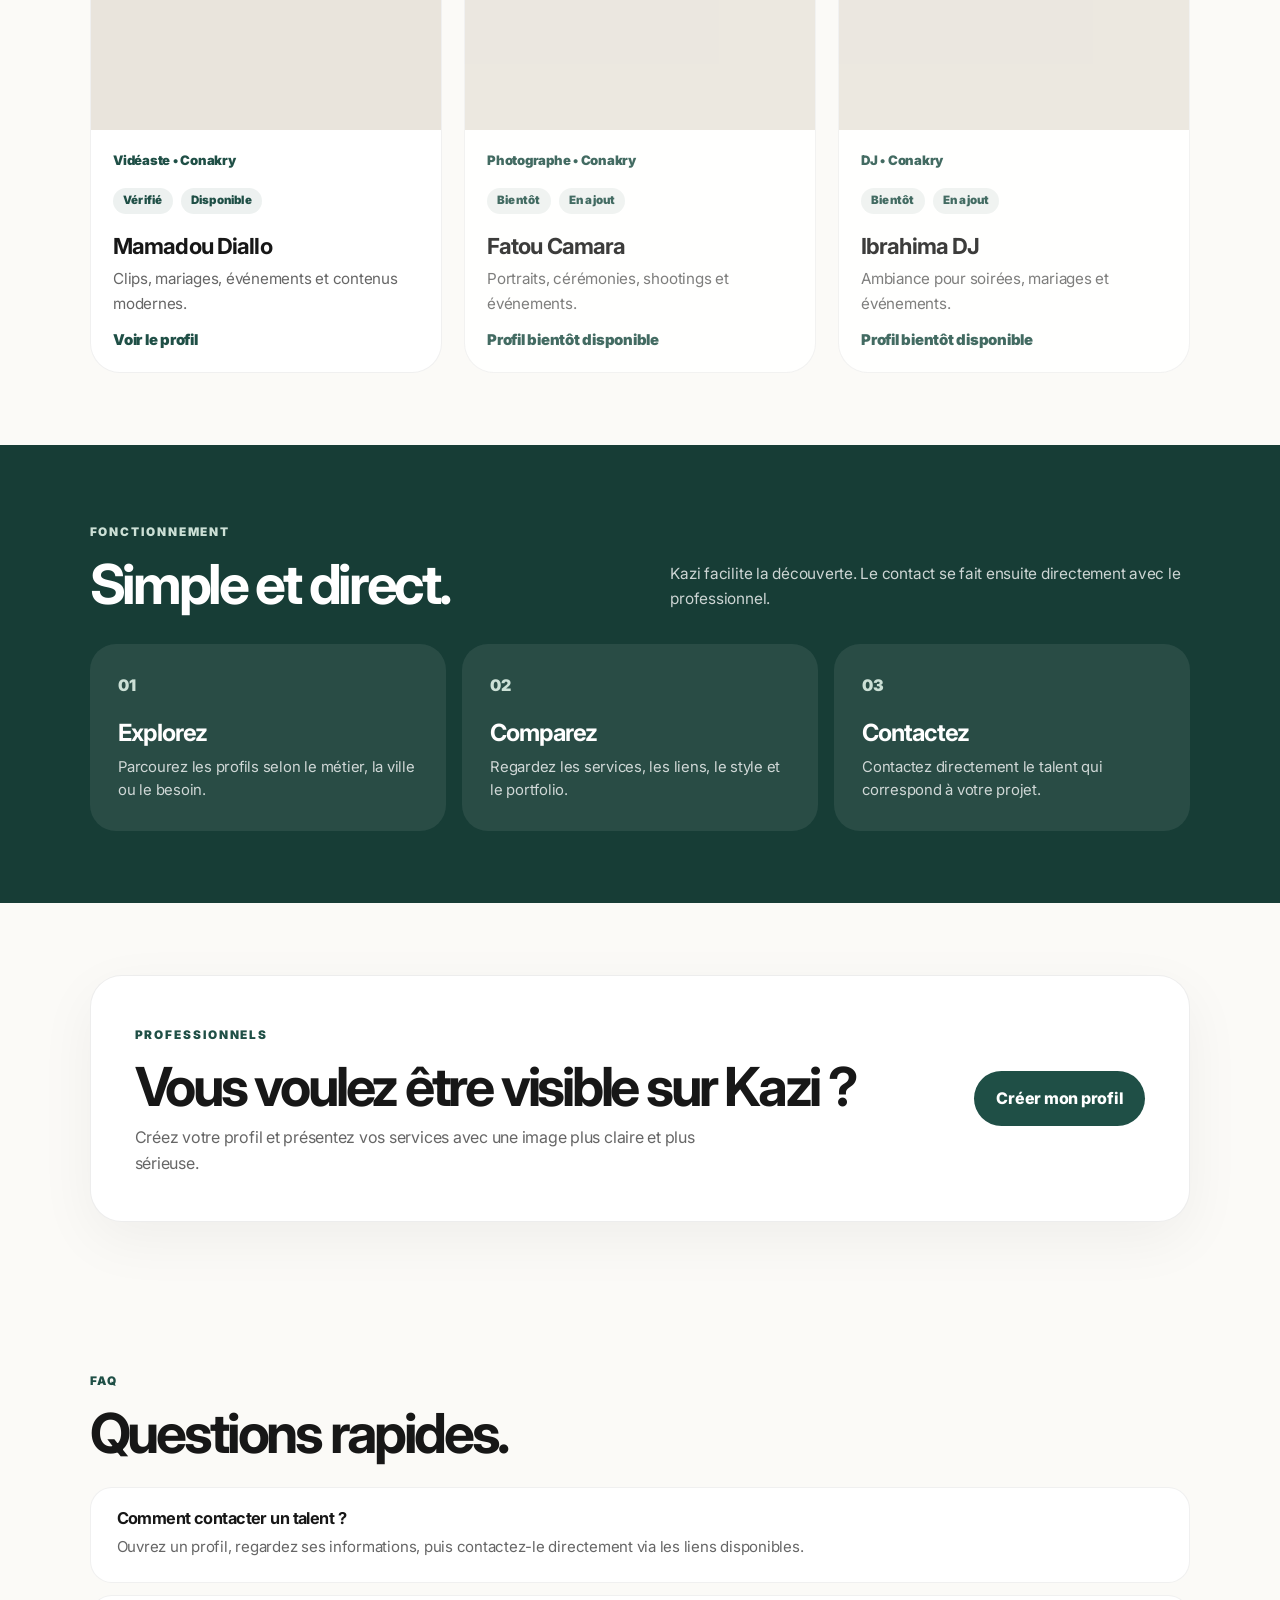
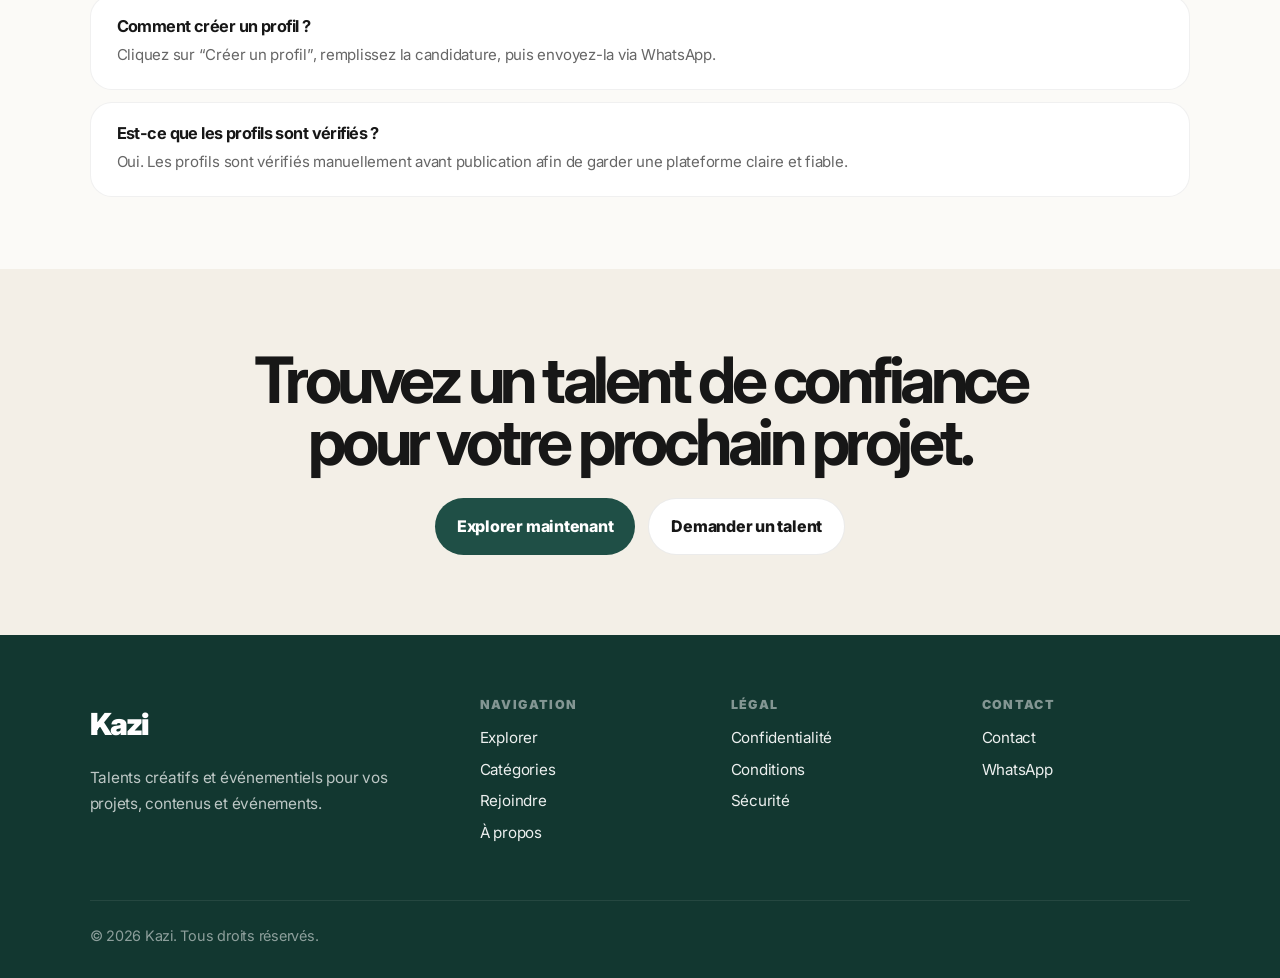
==== commit d10bcd5d: "Finalize Kazi phase one structure" ====
--- a/Kazi-website/index.html
+++ b/Kazi-website/index.html
@@ -89,7 +89,16 @@
             <a href="professionals.html" class="btn btn-primary">
               Explorer les profils
             </a>
-            <a href="join.html" class="btn btn-light">Créer un profil</a>
+
+            <a
+              href="https://wa.me/224KAZI_NUMBER_HERE?text=Bonjour%2C%20je%20cherche%20un%20talent%20sur%20Kazi.%20Voici%20mon%20besoin%20%3A"
+              class="btn btn-light"
+              target="_blank"
+            >
+              Besoin d’un talent ?
+            </a>
+
+            <a href="join.html" class="btn btn-ghost">Créer un profil</a>
           </div>
         </div>
 
@@ -169,7 +178,10 @@
             </div>
           </a>
 
-          <a href="professionals/fatou-camara.html" class="professional-card">
+          <a
+            href="professionals/fatou-camara.html"
+            class="professional-card soon-card"
+          >
             <img
               src="assets/images/professionals/mamadou-diallo/thumbnail.jpg"
               alt="Fatou Camara"
@@ -180,18 +192,21 @@
               <span>Photographe • Conakry</span>
 
               <div class="profile-badges">
-                <small>Vérifié</small>
-                <small>Disponible</small>
+                <small>Bientôt</small>
+                <small>En ajout</small>
               </div>
 
               <h3>Fatou Camara</h3>
               <p>Portraits, cérémonies, shootings et événements.</p>
 
-              <span class="profile-link">Voir le profil</span>
+              <span class="profile-link">Profil bientôt disponible</span>
             </div>
           </a>
 
-          <a href="professionals/ibrahima-dj.html" class="professional-card">
+          <a
+            href="professionals/ibrahima-dj.html"
+            class="professional-card soon-card"
+          >
             <img
               src="assets/images/professionals/mamadou-diallo/thumbnail.jpg"
               alt="Ibrahima DJ"
@@ -202,14 +217,14 @@
               <span>DJ • Conakry</span>
 
               <div class="profile-badges">
-                <small>Vérifié</small>
-                <small>Disponible</small>
+                <small>Bientôt</small>
+                <small>En ajout</small>
               </div>
 
               <h3>Ibrahima DJ</h3>
               <p>Ambiance pour soirées, mariages et événements.</p>
 
-              <span class="profile-link">Voir le profil</span>
+              <span class="profile-link">Profil bientôt disponible</span>
             </div>
           </a>
         </div>
@@ -273,11 +288,6 @@
             <span class="section-tag">FAQ</span>
             <h2>Questions rapides.</h2>
           </div>
-
-          <p class="section-intro">
-            Kazi est en phase de lancement. Les premiers profils sont ajoutés
-            progressivement et vérifiés manuellement.
-          </p>
         </div>
 
         <div class="faq-list">
@@ -311,9 +321,19 @@
       <section class="final-cta">
         <h2>Trouvez un talent de confiance pour votre prochain projet.</h2>
 
-        <a href="professionals.html" class="btn btn-primary">
-          Explorer maintenant
-        </a>
+        <div class="final-actions">
+          <a href="professionals.html" class="btn btn-primary">
+            Explorer maintenant
+          </a>
+
+          <a
+            href="https://wa.me/224KAZI_NUMBER_HERE?text=Bonjour%2C%20je%20cherche%20un%20talent%20sur%20Kazi.%20Voici%20mon%20besoin%20%3A"
+            class="btn btn-light"
+            target="_blank"
+          >
+            Demander un talent
+          </a>
+        </div>
       </section>
     </main>
 
@@ -338,12 +358,11 @@
         </div>
 
         <div class="footer-column">
-          <h4>Catégories</h4>
-
-          <a href="categories.html">Vidéastes</a>
-          <a href="categories.html">Photographes</a>
-          <a href="categories.html">Designers</a>
-          <a href="categories.html">DJs</a>
+          <h4>Légal</h4>
+
+          <a href="privacy.html">Confidentialité</a>
+          <a href="terms.html">Conditions</a>
+          <a href="safety.html">Sécurité</a>
         </div>
 
         <div class="footer-column">
@@ -351,13 +370,11 @@
 
           <a href="contact.html">Contact</a>
           <a
-            href="https://wa.me/224620000000?text=Bonjour%2C%20je%20viens%20du%20site%20Kazi."
+            href="https://wa.me/224KAZI_NUMBER_HERE?text=Bonjour%2C%20je%20viens%20du%20site%20Kazi."
             target="_blank"
           >
             WhatsApp
           </a>
-          <a href="#">Facebook</a>
-          <a href="#">TikTok</a>
         </div>
       </div>
 
@@ -367,7 +384,7 @@
     </footer>
 
     <a
-      href="https://wa.me/224620000000?text=Bonjour%2C%20je%20viens%20du%20site%20Kazi%20et%20je%20souhaite%20avoir%20plus%20d%E2%80%99informations."
+      href="https://wa.me/224KAZI_NUMBER_HERE?text=Bonjour%2C%20je%20viens%20du%20site%20Kazi%20et%20je%20souhaite%20avoir%20plus%20d%E2%80%99informations."
       class="floating-contact"
       target="_blank"
     >
--- a/Kazi-website/assets/css/home.css
+++ b/Kazi-website/assets/css/home.css
@@ -40,17 +40,29 @@
   transform: translateY(-2px);
 }
 
+.btn-ghost {
+  background: transparent;
+  color: #1f4f46;
+  border: 1px solid rgba(31, 79, 70, 0.22);
+}
+
+.btn-ghost:hover {
+  background: rgba(31, 79, 70, 0.08);
+  color: #1f4f46;
+  transform: translateY(-2px);
+}
+
 /* =========================
    HERO
 ========================= */
 
 .hero {
-  min-height: 88vh;
-  padding: 135px 7% 62px;
+  min-height: 86vh;
+  padding: 130px 7% 58px;
   display: grid;
-  grid-template-columns: minmax(0, 1fr) minmax(340px, 0.82fr);
+  grid-template-columns: minmax(0, 1fr) minmax(330px, 0.78fr);
   align-items: center;
-  gap: 56px;
+  gap: 52px;
   background:
     radial-gradient(
       circle at top left,
@@ -78,36 +90,45 @@
 .hero h1 {
   max-width: 830px;
   margin-bottom: 22px;
-  font-size: clamp(3rem, 6.4vw, 6.2rem);
+  font-size: clamp(3rem, 6.4vw, 6.1rem);
   line-height: 0.98;
   letter-spacing: -0.075em;
 }
 
 .hero p {
   max-width: 35rem;
-  margin-bottom: 32px;
+  margin-bottom: 30px;
   color: #4f4f4f;
-  font-size: 1.12rem;
-  line-height: 1.75;
+  font-size: 1.1rem;
+  line-height: 1.7;
 }
 
 .hero-actions {
   display: flex;
   align-items: center;
-  gap: 14px;
+  gap: 13px;
   flex-wrap: wrap;
+}
+
+.hero-note {
+  margin-top: 18px;
+  margin-bottom: 0 !important;
+  max-width: 540px;
+  color: #777777 !important;
+  font-size: 0.9rem !important;
+  line-height: 1.6 !important;
 }
 
 .hero-visual {
   overflow: hidden;
-  border-radius: 34px;
-  box-shadow: 0 26px 78px rgba(0, 0, 0, 0.12);
+  border-radius: 32px;
+  box-shadow: 0 24px 70px rgba(0, 0, 0, 0.11);
 }
 
 .hero-visual img {
   display: block;
   width: 100%;
-  height: 540px;
+  height: 500px;
   object-fit: cover;
 }
 
@@ -116,7 +137,7 @@
 ========================= */
 
 .trust-bar {
-  padding: 20px 7%;
+  padding: 18px 7%;
   background: #ffffff;
   display: flex;
   justify-content: space-between;
@@ -128,7 +149,7 @@
 
 .trust-bar span {
   color: #171717;
-  font-size: 0.95rem;
+  font-size: 0.92rem;
   font-weight: 800;
 }
 
@@ -137,16 +158,12 @@
 ========================= */
 
 .section {
-  padding: 78px 7%;
+  padding: 72px 7%;
 }
 
 .section-header {
   max-width: 760px;
-  margin-bottom: 34px;
-}
-
-.section-header.minimal {
-  margin-bottom: 28px;
+  margin-bottom: 32px;
 }
 
 .section-header.split {
@@ -154,15 +171,15 @@
   display: flex;
   justify-content: space-between;
   align-items: flex-end;
-  gap: 34px;
+  gap: 32px;
 }
 
 .section-header.compact-header {
-  margin-bottom: 28px;
+  margin-bottom: 26px;
 }
 
 .section-header h2 {
-  font-size: clamp(2.15rem, 4.4vw, 4rem);
+  font-size: clamp(2.1rem, 4.3vw, 3.85rem);
   line-height: 0.98;
   letter-spacing: -0.06em;
 }
@@ -171,7 +188,7 @@
   max-width: 520px;
   color: #666666;
   line-height: 1.65;
-  font-size: 0.98rem;
+  font-size: 0.96rem;
 }
 
 .section-intro.light {
@@ -204,16 +221,16 @@
 .category-list {
   display: flex;
   flex-wrap: wrap;
-  gap: 12px;
+  gap: 11px;
 }
 
 .category-list a {
-  padding: 14px 21px;
+  padding: 13px 20px;
   border-radius: 999px;
   background: #ffffff;
   color: #171717;
   border: 1px solid rgba(0, 0, 0, 0.07);
-  font-size: 0.96rem;
+  font-size: 0.95rem;
   font-weight: 800;
   text-decoration: none;
   transition:
@@ -240,7 +257,7 @@
   display: grid;
   grid-template-columns: repeat(3, minmax(0, 1fr));
   align-items: stretch;
-  gap: 22px;
+  gap: 20px;
 }
 
 .professional-card {
@@ -250,12 +267,13 @@
   overflow: hidden;
   background: #ffffff;
   color: inherit;
-  border-radius: 30px;
+  border-radius: 28px;
   border: 1px solid rgba(0, 0, 0, 0.06);
   text-decoration: none;
   transition:
     transform 0.25s ease,
-    box-shadow 0.25s ease;
+    box-shadow 0.25s ease,
+    opacity 0.25s ease;
 }
 
 .professional-card::before,
@@ -267,13 +285,21 @@
 .professional-card:hover {
   text-decoration: none;
   transform: translateY(-5px);
-  box-shadow: 0 24px 70px rgba(0, 0, 0, 0.09);
+  box-shadow: 0 22px 62px rgba(0, 0, 0, 0.085);
+}
+
+.soon-card {
+  opacity: 0.84;
+}
+
+.soon-card:hover {
+  opacity: 1;
 }
 
 .professional-card img {
   display: block;
   width: 100%;
-  height: 320px;
+  height: 300px;
   object-fit: cover;
   object-position: center;
   background: #e9e4dc;
@@ -284,7 +310,7 @@
   flex-direction: column;
   align-items: flex-start;
   flex: 1;
-  padding: 22px;
+  padding: 21px;
   text-align: left;
 }
 
@@ -293,7 +319,7 @@
   display: block;
   margin-bottom: 10px;
   color: #1f4f46;
-  font-size: 0.82rem;
+  font-size: 0.8rem;
   font-weight: 900;
   line-height: 1.25;
 }
@@ -301,7 +327,7 @@
 .profile-badges {
   display: flex;
   flex-wrap: wrap;
-  gap: 8px;
+  gap: 7px;
   margin: 0 0 12px;
 }
 
@@ -312,25 +338,25 @@
   border-radius: 999px;
   background: rgba(31, 79, 70, 0.08);
   color: #1f4f46;
-  font-size: 0.72rem;
+  font-size: 0.7rem;
   font-weight: 900;
   line-height: 1;
   letter-spacing: 0.02em;
 }
 
 .professional-info h3 {
-  margin: 0 0 12px;
+  margin: 0 0 10px;
   color: #171717;
-  font-size: 1.38rem;
+  font-size: 1.32rem;
   line-height: 1.15;
   letter-spacing: -0.04em;
 }
 
 .professional-info p {
-  margin-bottom: 18px;
+  margin-bottom: 16px;
   color: #666666;
-  font-size: 0.95rem;
-  line-height: 1.6;
+  font-size: 0.93rem;
+  line-height: 1.58;
 }
 
 .profile-link {
@@ -338,7 +364,7 @@
   width: fit-content;
   margin-top: auto;
   color: #1f4f46;
-  font-size: 0.95rem;
+  font-size: 0.93rem;
   font-weight: 900;
   line-height: 1.2;
   text-decoration: none;
@@ -372,13 +398,13 @@
 .steps-grid {
   display: grid;
   grid-template-columns: repeat(3, minmax(0, 1fr));
-  gap: 18px;
+  gap: 16px;
 }
 
 .step-card {
-  min-height: 185px;
-  padding: 30px;
-  border-radius: 28px;
+  min-height: 176px;
+  padding: 28px;
+  border-radius: 26px;
   background: rgba(255, 255, 255, 0.08);
   display: flex;
   flex-direction: column;
@@ -391,16 +417,16 @@
 }
 
 .step-card h3 {
-  margin-top: 24px;
-  font-size: 1.55rem;
+  margin-top: 22px;
+  font-size: 1.48rem;
   letter-spacing: -0.04em;
 }
 
 .step-card p {
-  margin-top: 12px;
+  margin-top: 10px;
   color: rgba(255, 255, 255, 0.78);
-  line-height: 1.6;
-  font-size: 0.94rem;
+  line-height: 1.58;
+  font-size: 0.93rem;
 }
 
 /* =========================
@@ -408,22 +434,22 @@
 ========================= */
 
 .pro-cta {
-  margin: 78px 7%;
-  padding: 48px;
-  border-radius: 34px;
+  margin: 72px 7%;
+  padding: 44px;
+  border-radius: 32px;
   background: #ffffff;
   display: flex;
   justify-content: space-between;
   align-items: center;
-  gap: 40px;
+  gap: 36px;
   border: 1px solid rgba(0, 0, 0, 0.07);
-  box-shadow: 0 20px 65px rgba(0, 0, 0, 0.055);
+  box-shadow: 0 18px 58px rgba(0, 0, 0, 0.05);
 }
 
 .pro-cta h2 {
   max-width: 760px;
-  margin-bottom: 14px;
-  font-size: clamp(2.15rem, 4.4vw, 4rem);
+  margin-bottom: 12px;
+  font-size: clamp(2.05rem, 4.2vw, 3.8rem);
   line-height: 0.98;
   letter-spacing: -0.06em;
 }
@@ -431,7 +457,7 @@
 .pro-cta p {
   max-width: 620px;
   color: #666666;
-  line-height: 1.65;
+  line-height: 1.62;
 }
 
 /* =========================
@@ -444,27 +470,27 @@
 
 .faq-list {
   display: grid;
-  gap: 14px;
+  gap: 12px;
 }
 
 .faq-item {
-  padding: 24px 28px;
+  padding: 22px 26px;
   background: #ffffff;
-  border-radius: 24px;
+  border-radius: 22px;
   border: 1px solid rgba(0, 0, 0, 0.06);
 }
 
 .faq-item h3 {
   margin-bottom: 8px;
-  font-size: 1.05rem;
+  font-size: 1.02rem;
   letter-spacing: -0.035em;
 }
 
 .faq-item p {
   max-width: 850px;
   color: #666666;
-  line-height: 1.65;
-  font-size: 0.96rem;
+  line-height: 1.62;
+  font-size: 0.94rem;
 }
 
 /* =========================
@@ -472,17 +498,24 @@
 ========================= */
 
 .final-cta {
-  padding: 88px 7%;
+  padding: 80px 7%;
   background: #f3efe7;
   text-align: center;
 }
 
 .final-cta h2 {
-  max-width: 920px;
-  margin: 0 auto 28px;
-  font-size: clamp(2.45rem, 5.4vw, 5rem);
+  max-width: 880px;
+  margin: 0 auto 26px;
+  font-size: clamp(2.35rem, 5vw, 4.7rem);
   line-height: 0.96;
   letter-spacing: -0.07em;
+}
+
+.final-actions {
+  display: flex;
+  justify-content: center;
+  gap: 13px;
+  flex-wrap: wrap;
 }
 
 /* =========================
@@ -493,12 +526,12 @@
   .hero {
     min-height: auto;
     grid-template-columns: 1fr;
-    padding-top: 128px;
-    gap: 38px;
+    padding-top: 124px;
+    gap: 36px;
   }
 
   .hero-visual img {
-    height: 390px;
+    height: 380px;
   }
 
   .professionals-grid,
@@ -507,7 +540,7 @@
   }
 
   .professional-card img {
-    height: 390px;
+    height: 380px;
   }
 
   .section-header.split {
@@ -525,7 +558,7 @@
   .pro-cta {
     flex-direction: column;
     align-items: flex-start;
-    padding: 38px 28px;
+    padding: 36px 28px;
   }
 }
 
@@ -538,8 +571,8 @@
   }
 
   .hero {
-    padding-top: 125px;
-    padding-bottom: 52px;
+    padding-top: 122px;
+    padding-bottom: 50px;
   }
 
   .hero h1,
@@ -548,35 +581,35 @@
   }
 
   .hero p {
-    font-size: 1.02rem;
-    line-height: 1.7;
+    font-size: 1.01rem;
+    line-height: 1.68;
   }
 
   .section {
-    padding-top: 62px;
-    padding-bottom: 62px;
+    padding-top: 58px;
+    padding-bottom: 58px;
   }
 
   .section-header {
-    margin-bottom: 26px;
+    margin-bottom: 24px;
   }
 
   .trust-bar {
-    padding: 18px 6%;
-    gap: 14px;
+    padding: 16px 6%;
+    gap: 13px;
   }
 
   .trust-bar span {
-    font-size: 0.88rem;
+    font-size: 0.86rem;
   }
 
   .category-list a {
-    padding: 13px 18px;
-    font-size: 0.92rem;
+    padding: 12px 17px;
+    font-size: 0.91rem;
   }
 
   .professional-card img {
-    height: 315px;
+    height: 305px;
   }
 
   .step-card {
@@ -584,20 +617,27 @@
   }
 
   .pro-cta {
-    margin: 62px 6%;
-    padding: 34px 24px;
+    margin: 58px 6%;
+    padding: 32px 24px;
   }
 
   .final-cta {
-    padding-top: 72px;
-    padding-bottom: 72px;
+    padding-top: 68px;
+    padding-bottom: 68px;
   }
 
   .hero-visual {
-    border-radius: 26px;
+    border-radius: 24px;
   }
 
   .hero-visual img {
-    height: 315px;
-  }
-}
+    height: 305px;
+  }
+
+  .hero-actions,
+  .hero-actions .btn,
+  .final-actions,
+  .final-actions .btn {
+    width: 100%;
+  }
+}
--- a/Kazi-website/assets/css/footer.css
+++ b/Kazi-website/assets/css/footer.css
@@ -13,11 +13,12 @@
 
 .footer-logo {
   display: inline-block;
+  width: fit-content;
+  margin-bottom: 14px;
+  color: #ffffff;
   font-size: 1.9rem;
   font-weight: 900;
-  margin-bottom: 14px;
   letter-spacing: -0.06em;
-  color: #ffffff;
   text-decoration: none;
 }
 
@@ -28,33 +29,59 @@
   font-size: 0.96rem;
 }
 
+.footer-column {
+  display: flex;
+  flex-direction: column;
+  align-items: flex-start;
+}
+
 .footer-column h4 {
   margin-bottom: 16px;
+  color: rgba(255, 255, 255, 0.48);
   font-size: 0.78rem;
   text-transform: uppercase;
   letter-spacing: 0.11em;
-  color: rgba(255, 255, 255, 0.46);
-}
-
-.footer-column {
-  display: flex;
-  flex-direction: column;
+  font-weight: 900;
 }
 
 .footer-column a {
+  position: relative;
+  display: inline-block;
   width: fit-content;
   margin-bottom: 11px;
   color: #ffffff;
   font-size: 0.95rem;
+  line-height: 1.35;
   text-decoration: none;
+  opacity: 0.92;
   transition:
     opacity 0.25s ease,
-    transform 0.25s ease;
+    color 0.25s ease;
 }
 
-.footer-column a:hover {
-  opacity: 0.65;
-  transform: translateX(2px);
+.footer-column a::after,
+.footer-logo::after {
+  content: '';
+  position: absolute;
+  left: 0;
+  bottom: -3px;
+  width: 100%;
+  height: 1px;
+  background: currentColor;
+  transform: scaleX(0);
+  transform-origin: left;
+  opacity: 0.7;
+  transition: transform 0.32s cubic-bezier(0.22, 1, 0.36, 1);
+}
+
+.footer-column a:hover,
+.footer-logo:hover {
+  opacity: 1;
+}
+
+.footer-column a:hover::after,
+.footer-logo:hover::after {
+  transform: scaleX(1);
 }
 
 .footer-bottom {
@@ -66,6 +93,8 @@
   color: rgba(255, 255, 255, 0.52);
   font-size: 0.9rem;
 }
+
+/* RESPONSIVE */
 
 @media (max-width: 1000px) {
   .footer-top {
--- a/Kazi-website/assets/css/responsive.css
+++ b/Kazi-website/assets/css/responsive.css
@@ -1,8 +1,7 @@
 /* HERO */
 
 .explore-hero {
-  padding: 180px 7% 70px;
-
+  padding: 145px 7% 56px;
   background:
     radial-gradient(
       circle at top left,
@@ -14,39 +13,33 @@
 
 .explore-tag {
   display: inline-block;
-  margin-bottom: 20px;
-
-  color: #1f4f46;
-
-  font-size: 0.78rem;
+  margin-bottom: 16px;
+  color: #1f4f46;
+  font-size: 0.74rem;
   text-transform: uppercase;
   letter-spacing: 0.16em;
   font-weight: 900;
 }
 
 .explore-hero h1 {
-  max-width: 950px;
-
-  font-size: clamp(3.4rem, 6.8vw, 6.6rem);
+  max-width: 900px;
+  margin-bottom: 22px;
+  font-size: clamp(3rem, 6vw, 5.9rem);
   line-height: 0.98;
   letter-spacing: -0.06em;
-
-  margin-bottom: 32px;
 }
 
 .explore-hero p {
-  max-width: 36rem;
-
+  max-width: 38rem;
   color: #4f4f4f;
-
-  font-size: 1.15rem;
-  line-height: 1.85;
+  font-size: 1.08rem;
+  line-height: 1.75;
 }
 
 /* EXPLORE SECTION */
 
 .explore-section {
-  padding: 0 7% 110px;
+  padding: 0 7% 78px;
 }
 
 /* EXPLORE TOOLS */
@@ -55,9 +48,8 @@
   display: flex;
   align-items: center;
   justify-content: space-between;
-  gap: 20px;
-
-  margin-bottom: 26px;
+  gap: 18px;
+  margin-bottom: 22px;
 }
 
 .search-wrap {
@@ -67,22 +59,15 @@
 
 .search-wrap input {
   width: 100%;
-  max-width: 720px;
-
-  padding: 18px 22px;
-
+  max-width: 680px;
+  padding: 16px 20px;
   border-radius: 999px;
-
   border: 1px solid rgba(0, 0, 0, 0.08);
-
   background: #ffffff;
   color: #171717;
-
   font: inherit;
   font-weight: 700;
-
   outline: none;
-
   transition:
     border-color 0.25s ease,
     box-shadow 0.25s ease,
@@ -96,20 +81,16 @@
 .search-wrap input:focus {
   border-color: #1f4f46;
   background: #ffffff;
-
-  box-shadow: 0 18px 50px rgba(31, 79, 70, 0.1);
+  box-shadow: 0 16px 42px rgba(31, 79, 70, 0.1);
 }
 
 .profile-count {
   display: inline-flex;
   align-items: center;
   gap: 8px;
-
   color: #666666;
-
-  font-size: 0.95rem;
+  font-size: 0.92rem;
   font-weight: 800;
-
   white-space: nowrap;
 }
 
@@ -120,11 +101,8 @@
 .count-dot {
   width: 8px;
   height: 8px;
-
   border-radius: 50%;
-
   background: #1f4f46;
-
   box-shadow: 0 0 0 6px rgba(31, 79, 70, 0.08);
 }
 
@@ -133,25 +111,18 @@
 .filter-bar {
   display: flex;
   flex-wrap: wrap;
-  gap: 12px;
-
-  margin-bottom: 42px;
+  gap: 10px;
+  margin-bottom: 32px;
 }
 
 .filter-btn {
   border: 1px solid rgba(0, 0, 0, 0.08);
-
   background: #ffffff;
   color: #171717;
-
-  padding: 13px 20px;
-
+  padding: 12px 18px;
   border-radius: 999px;
-
   font-weight: 800;
-
   cursor: pointer;
-
   transition:
     transform 0.25s ease,
     background-color 0.25s ease,
@@ -174,27 +145,21 @@
 .professionals-grid {
   display: grid;
   grid-template-columns: repeat(3, 1fr);
-  gap: 26px;
-
+  gap: 22px;
   align-items: stretch;
 }
 
 .professional-card {
   position: relative;
-
   height: 100%;
-
   display: flex;
   flex-direction: column;
-
   background: #ffffff;
-
-  border-radius: 34px;
-
+  color: inherit;
+  text-decoration: none;
+  border-radius: 30px;
   overflow: hidden;
-
   border: 1px solid rgba(0, 0, 0, 0.06);
-
   transition:
     transform 0.25s ease,
     box-shadow 0.25s ease,
@@ -202,61 +167,63 @@
 }
 
 .professional-card:hover {
-  transform: translateY(-6px);
-
-  box-shadow: 0 28px 80px rgba(0, 0, 0, 0.1);
+  text-decoration: none;
+  transform: translateY(-5px);
+  box-shadow: 0 24px 70px rgba(0, 0, 0, 0.09);
 }
 
 .professional-card img {
-  height: 410px;
-
+  display: block;
+  width: 100%;
+  height: 320px;
   object-fit: cover;
-
+  object-position: center;
   background: #e9e4dc;
 }
 
 .professional-info {
-  padding: 26px;
-
+  padding: 22px;
   display: flex;
   flex-direction: column;
-
   flex: 1;
 }
 
-.professional-info span {
-  color: #1f4f46;
-
-  font-size: 0.85rem;
+.professional-info span:not(.profile-link) {
+  color: #1f4f46;
+  font-size: 0.82rem;
   font-weight: 900;
 }
 
 .professional-info h3 {
-  margin: 10px 0;
-
-  font-size: 1.55rem;
+  margin: 10px 0 8px;
+  font-size: 1.38rem;
   letter-spacing: -0.04em;
 }
 
 .professional-info p {
-  margin-bottom: 18px;
-
+  margin-bottom: 16px;
   color: #666666;
-
-  line-height: 1.7;
+  line-height: 1.6;
+  font-size: 0.95rem;
 }
 
 .professional-info a,
 .profile-link {
   display: inline-block;
-
-  font-weight: 900;
-
-  border-bottom: 2px solid #1f4f46;
+  width: fit-content;
+  color: #1f4f46;
+  font-weight: 900;
+  text-decoration: none;
+  border-bottom: none;
 }
 
 .profile-link {
   margin-top: auto;
+}
+
+.professional-card:hover .profile-link {
+  text-decoration: underline;
+  text-underline-offset: 4px;
 }
 
 /* BADGES */
@@ -265,21 +232,16 @@
   display: flex;
   flex-wrap: wrap;
   gap: 8px;
-
-  margin: 12px 0 10px;
+  margin: 10px 0 10px;
 }
 
 .profile-badges small {
   display: inline-flex;
   align-items: center;
-
   padding: 7px 10px;
-
   border-radius: 999px;
-
   background: rgba(31, 79, 70, 0.08);
   color: #1f4f46;
-
   font-size: 0.72rem;
   font-weight: 900;
   letter-spacing: 0.02em;
@@ -297,42 +259,30 @@
 
 .coming-soon-card .profile-link {
   color: #777777;
-
-  border-bottom-color: rgba(0, 0, 0, 0.18);
 }
 
 .coming-soon-card::after {
   content: 'Bientôt';
-
   position: absolute;
-  top: 16px;
-  left: 16px;
-
+  top: 14px;
+  left: 14px;
   padding: 8px 12px;
-
   border-radius: 999px;
-
   background: rgba(255, 255, 255, 0.92);
   color: #1f4f46;
-
-  font-size: 0.72rem;
+  font-size: 0.7rem;
   font-weight: 900;
   text-transform: uppercase;
   letter-spacing: 0.04em;
-
   z-index: 3;
 }
 
 .coming-soon-note {
   display: block;
-
-  margin-top: 12px;
-
+  margin-top: 10px;
   color: #777777;
-
   font-size: 0.78rem;
   font-weight: 700;
-
   line-height: 1.5;
 }
 
@@ -340,19 +290,14 @@
 
 .empty-state {
   display: none;
-
   text-align: center;
-
-  padding: 80px 20px 20px;
+  padding: 60px 20px 10px;
 }
 
 .empty-state span {
   display: inline-block;
-
   margin-bottom: 14px;
-
-  color: #1f4f46;
-
+  color: #1f4f46;
   font-size: 0.78rem;
   font-weight: 900;
   text-transform: uppercase;
@@ -361,7 +306,6 @@
 
 .empty-state h3 {
   margin-bottom: 12px;
-
   font-size: clamp(2rem, 4vw, 3rem);
   line-height: 1;
   letter-spacing: -0.05em;
@@ -369,11 +313,8 @@
 
 .empty-state p {
   max-width: 420px;
-
   margin: 0 auto 24px;
-
   color: #666666;
-
   line-height: 1.75;
 }
 
@@ -381,16 +322,12 @@
   display: inline-flex;
   align-items: center;
   justify-content: center;
-
   padding: 14px 22px;
-
   border-radius: 999px;
-
   background: #1f4f46;
   color: #ffffff;
-
-  font-weight: 900;
-
+  font-weight: 900;
+  text-decoration: none;
   transition:
     transform 0.25s ease,
     background-color 0.25s ease;
@@ -404,30 +341,26 @@
 /* EXPLORE HOW */
 
 .explore-how {
-  padding: 0 7% 110px;
-
+  padding: 0 7% 78px;
   background: #fbfaf7;
 }
 
 .explore-how-header {
-  max-width: 760px;
-
-  margin-bottom: 38px;
+  max-width: 720px;
+  margin-bottom: 30px;
 }
 
 .explore-how-header span {
   color: #1f4f46;
-
-  font-size: 0.78rem;
+  font-size: 0.74rem;
   font-weight: 900;
   text-transform: uppercase;
   letter-spacing: 0.16em;
 }
 
 .explore-how-header h2 {
-  margin-top: 14px;
-
-  font-size: clamp(2.3rem, 5vw, 4.3rem);
+  margin-top: 12px;
+  font-size: clamp(2.15rem, 4.4vw, 4rem);
   line-height: 0.98;
   letter-spacing: -0.06em;
 }
@@ -435,77 +368,63 @@
 .explore-how-grid {
   display: grid;
   grid-template-columns: repeat(3, 1fr);
-  gap: 22px;
+  gap: 18px;
 }
 
 .explore-how-card {
   background: #ffffff;
-
-  padding: 30px;
-
-  border-radius: 30px;
-
+  padding: 26px;
+  border-radius: 26px;
   border: 1px solid rgba(0, 0, 0, 0.06);
 }
 
 .explore-how-card span {
   color: #1f4f46;
-
-  font-size: 0.85rem;
+  font-size: 0.82rem;
   font-weight: 900;
 }
 
 .explore-how-card h3 {
-  margin: 18px 0 12px;
-
-  font-size: 1.35rem;
+  margin: 16px 0 10px;
+  font-size: 1.25rem;
   letter-spacing: -0.04em;
 }
 
 .explore-how-card p {
   color: #666666;
-
-  line-height: 1.8;
+  line-height: 1.65;
+  font-size: 0.95rem;
 }
 
 /* CTA */
 
 .explore-cta {
-  margin: 0 7% 110px;
-
-  padding: 70px;
-
-  border-radius: 40px;
-
+  margin: 0 7% 78px;
+  padding: 48px;
+  border-radius: 34px;
   background: #173d36;
   color: #ffffff;
-
   display: flex;
   justify-content: space-between;
   align-items: center;
-  gap: 40px;
+  gap: 34px;
 }
 
 .explore-cta h2 {
-  max-width: 760px;
-
-  font-size: clamp(2.4rem, 5vw, 4.8rem);
+  max-width: 720px;
+  font-size: clamp(2.15rem, 4.4vw, 4rem);
   line-height: 0.98;
-  letter-spacing: -0.07em;
+  letter-spacing: -0.065em;
 }
 
 .explore-cta a {
   background: #ffffff;
   color: #173d36;
-
-  padding: 16px 26px;
-
+  padding: 14px 22px;
   border-radius: 999px;
-
-  font-weight: 900;
-
+  font-weight: 900;
   white-space: nowrap;
-
+  text-decoration: none;
   transition:
     transform 0.25s ease,
     opacity 0.25s ease;
@@ -513,7 +432,6 @@
 
 .explore-cta a:hover {
   transform: translateY(-2px);
-
   opacity: 0.92;
 }
 
@@ -530,26 +448,35 @@
     padding-right: 6%;
   }
 
+  .professional-card img {
+    height: 390px;
+  }
+
   .explore-cta {
     flex-direction: column;
     align-items: flex-start;
-
-    padding: 44px 28px;
+    padding: 38px 28px;
   }
 }
 
 @media (max-width: 700px) {
   .explore-hero {
-    padding: 160px 6% 60px;
+    padding: 130px 6% 48px;
   }
 
   .explore-hero h1 {
     letter-spacing: -0.05em;
+  }
+
+  .explore-hero p {
+    font-size: 1.02rem;
+    line-height: 1.7;
   }
 
   .explore-section {
     padding-left: 6%;
     padding-right: 6%;
+    padding-bottom: 62px;
   }
 
   .explore-tools {
@@ -563,14 +490,33 @@
 
   .search-wrap input {
     max-width: 100%;
+    padding: 15px 18px;
   }
 
   .profile-count {
     white-space: normal;
   }
 
+  .filter-bar {
+    margin-bottom: 26px;
+  }
+
+  .filter-btn {
+    padding: 11px 16px;
+    font-size: 0.92rem;
+  }
+
+  .professional-card img {
+    height: 310px;
+  }
+
+  .explore-how {
+    padding-bottom: 62px;
+  }
+
   .explore-cta {
-    margin: 0 6% 80px;
+    margin: 0 6% 62px;
+    padding: 34px 24px;
   }
 
   .explore-cta h2 {
